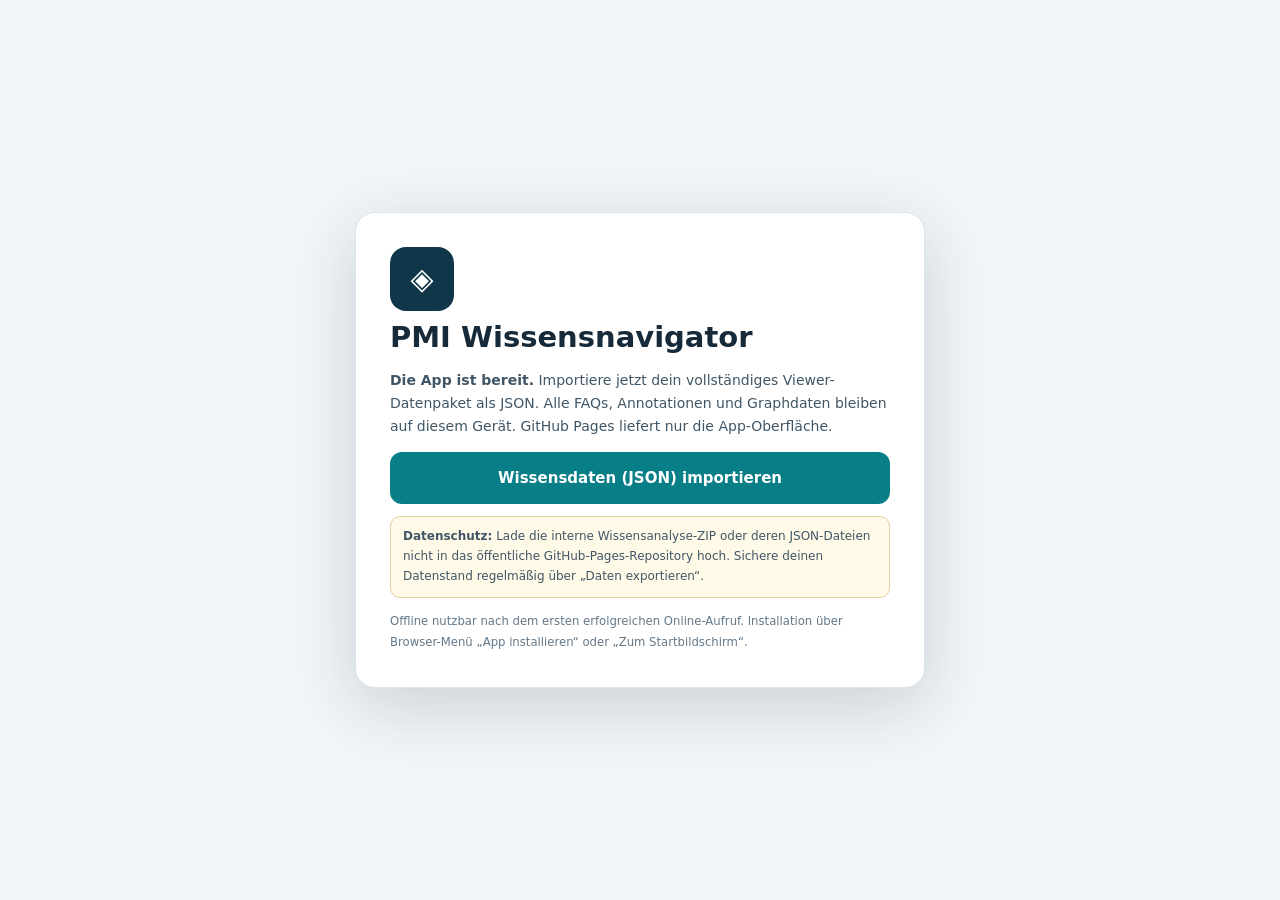
==== index.html @ 7a7564a4 "Add files via upload" ====
<!doctype html>
<html lang="de"><head><meta charset="utf-8"/><meta content="width=device-width,initial-scale=1" name="viewport"/><meta content="light" name="color-scheme"/><meta content="default-src 'none'; script-src 'self'; style-src 'self' 'unsafe-inline'; img-src 'self' data:; connect-src 'none'; font-src 'self' data:; manifest-src 'self'; worker-src 'self'; object-src 'none'; base-uri 'none'; form-action 'none'" http-equiv="Content-Security-Policy"/><title>PMI Wissensnavigator – PWA</title><link href="./viewer.css" rel="stylesheet"/><link href="./manifest.webmanifest" rel="manifest"/><link href="./icons/icon-192.png" rel="apple-touch-icon"/><link href="./icons/icon-192.png" rel="icon" type="image/png"/></head><body><section aria-label="Wissensdaten importieren" aria-modal="true" class="pwa-onboard" id="pwaWelcome" role="dialog"><div class="pwa-card"><div aria-hidden="true" class="pwa-appmark">◈</div><h1>PMI Wissensnavigator</h1><p><strong>Die App ist bereit.</strong> Importiere jetzt dein vollständiges Viewer-Datenpaket als JSON. Alle FAQs, Annotationen und Graphdaten bleiben auf diesem Gerät. GitHub Pages liefert nur die App-Oberfläche.</p><button class="pwa-main-btn" id="pwaWelcomeImport" type="button">Wissensdaten (JSON) importieren</button><p class="pwa-warn"><strong>Datenschutz:</strong> Lade die interne Wissensanalyse-ZIP oder deren JSON-Dateien nicht in das öffentliche GitHub-Pages-Repository hoch. Sichere deinen Datenstand regelmäßig über „Daten exportieren“.</p><small>Offline nutzbar nach dem ersten erfolgreichen Online-Aufruf. Installation über Browser-Menü „App installieren“ oder „Zum Startbildschirm“.</small></div></section><div class="shell"><header class="top"><div class="brand"><div aria-hidden="true" class="logo">◇</div><div><strong>PMI Wissensnavigator</strong><small>FAQ · Annotationen · Programmwelt</small></div></div><div class="header-meta"><span class="header-tag" id="schemaTag">Viewer V007</span><span class="header-tag" id="sourceTag">V005 Daten</span><span class="header-tag orange">Analyseentwurf · READ ONLY</span></div><details class="utility-menu"><summary aria-label="Werkzeuge öffnen">☰ <span>Menü</span></summary><div class="top-actions"><button class="btn darker" id="syncBtn" title="Editor-Rückexport prüfen und kontrolliert übernehmen">⇄ Editor synchronisieren</button><button class="btn darker" id="importBtn" title="Viewer-Datenpaket oder passende VV4-Annotations-Working-Source importieren">⇪ JSON importieren</button><button class="btn darker" id="exportBundle" title="Aktuellen geladenen Wissensstand als separate JSON herunterladen">⇩ Daten exportieren</button><button class="btn darker" id="exportWorkingSource" title="Reine VV4 Working Source herunterladen – Entwurf ohne Editor-Abnahme">⇩ VV4 Working Source</button><button class="btn darker" id="exportSyncAudit" title="Letzten Editor-Vergleich als JSON sichern">⇩ Sync-Prüfbericht</button><button class="btn darker" id="exportBackup" title="Viewer-Paket als Sicherheitskopie herunterladen">⇩ Backup</button><button class="btn darker" id="exportAudit" title="Statischen Integritätsbericht herunterladen">⇩ Prüfnachweis</button><button class="btn darker" id="exportReview" title="Nur lokal vorgemerkte Prüfpunkte exportieren">Prüfpunkte ⇩</button><button class="btn darker" id="printBtn">Drucken</button><input accept=".json,application/json" class="hidden" id="fileImport" type="file"/><input accept=".json,application/json" class="hidden" id="syncImport" type="file"/></div><small class="pwa-menu-note" id="pwaLocalStatus">Wissensdaten werden nur auf diesem Gerät gespeichert.</small><button class="pwa-sec-btn" hidden="" id="pwaInstall" type="button">App installieren</button><button class="pwa-sec-btn" id="pwaClearLocal" type="button">Lokale Wissensdaten löschen</button></details></header>
<nav aria-label="Hauptansichten" class="nav"><button aria-label="FAQs" class="nav-btn active" data-view="faq" type="button"><span aria-hidden="true" class="nav-icon">▤</span><span class="nav-label">FAQs</span><span class="nav-count" id="navFaqCount">15</span></button><button aria-label="Objekte" class="nav-btn" data-view="objects" type="button"><span aria-hidden="true" class="nav-icon">▦</span><span class="nav-label">Objekte</span><span class="nav-count" id="navObjectsCount">60</span></button><button aria-label="Graph" class="nav-btn" data-view="graph" type="button"><span aria-hidden="true" class="nav-icon">◎</span><span class="nav-label">Graph</span><span class="nav-count" id="navGraphCount">118</span></button><button aria-label="Prüfung" class="nav-btn" data-view="quality" type="button"><span aria-hidden="true" class="nav-icon">◈</span><span class="nav-label">Prüfung</span></button><button aria-label="Quellen" class="nav-btn" data-view="sources" type="button"><span aria-hidden="true" class="nav-icon">▥</span><span class="nav-label">Quellen</span></button><div class="spacer"></div><span class="counter">Strg + K: Suche</span></nav>
<main class="work"><aside aria-label="Suche und Treffer" class="pane left-pane"><div class="pane-header"><h2 id="leftTitle">FAQ-Katalog</h2><div class="sub" id="leftIntro">Fachfragen durchsuchen</div></div><div class="scroll"><div class="pad"><div class="searchrow"><input aria-label="Boolesche Suche" id="query" placeholder="Suche: Begriff#weiterer Begriff" spellcheck="false"/><button id="insertAnd" title="UND (#) einfügen" type="button">#</button><button id="insertOr" title="ODER (|) einfügen" type="button">|</button><button id="clearQuery" title="Schnellsuche löschen" type="button">×</button></div><div class="row end scope-actions"><span class="counter"># UND · | ODER · \# wörtlich</span><span class="counter" id="matchCount">15 / 15 Fragen</span></div><details class="filter-disclosure"><summary>Filter, Suchbereich und Sortierung</summary><div class="field"><label for="scope">Suchbereich</label><select id="scope"><option value="all">Alle Inhalte</option><option value="title">Nur Fragen</option><option value="id">Nur FAQ-ID</option><option value="user">Einfach erklärt</option><option value="tech">Technik</option><option value="review">Prüfung</option><option value="source">Quellen</option><option value="object">Objekte</option></select></div><div class="row" style="margin-top:9px"><label style="font-size:12px"><input id="exact" type="checkbox"/> Technische Zeichen exakt vergleichen</label></div><div class="field"><label for="category">Themenbereich</label><select id="category"><option value="all">Alle Bereiche</option><option value="ST">SmartTable (ST)</option><option value="VV4">VV4</option><option value="CFG">Konfiguration (CFG)</option><option value="GOV">Governance (GOV)</option></select></div><div class="field"><label for="proof">Prüfstatus</label><select id="proof"><option value="all">Alle Prüfstände</option><option value="openbrowser">Browser-Nachweis offen</option><option value="opensql">SQL-Live-Nachweis offen</option><option value="openeditor">Editor-Import offen</option><option value="unclassified">PMI-Qualität nicht klassifiziert</option><option value="reviewed">Durch Nutzer freigegeben</option></select></div><div class="field"><label for="sort">Sortierung</label><select id="sort"><option value="id">FAQ-Kennung</option><option value="title">Fragetitel</option><option value="category">Kategorie</option></select></div><div class="filterline"><div class="row end"><span class="filter-title">Erweiterte Bedingungen</span><button class="btn tiny" id="addCondition" type="button">+ Bedingung</button></div><div class="field" style="margin-top:8px"><label for="advancedJoin">Verknüpfung</label><select id="advancedJoin"><option value="all">Alle Bedingungen (UND)</option><option value="any">Eine Bedingung (ODER)</option></select></div><div id="advancedRows"></div><button class="btn" id="resetAll" style="width:100%" type="button">Alle Filter zurücksetzen</button></div><div class="notice">Keine Produktivverbindung. PMI-Abdeckung noch nicht benotet.</div><div class="error hidden" id="importError"></div></details></div><div class="result-list" id="resultList"></div></div></aside>
<section aria-label="Wissensinhalt" class="pane mid-pane" id="detail"><div class="empty">Wissensdaten werden geöffnet …</div></section>
<aside aria-label="Quellen und Kontext" class="pane right-pane"><div class="pane-header"><h2>Kontext &amp; Nachweise</h2><div class="sub">Quellen, Objekte, Prüfgrenzen</div></div><div class="scroll pad" id="asideBody"></div></aside></main><footer class="statusbar"><span id="statusInfo">Wissensdaten werden geprüft …</span><span id="statusResult"></span><span id="loadedFile" style="margin-left:auto">Eingebetteter Wissensstand</span><span>Offline · nur lesend · nicht zur Drittweitergabe freigegeben</span></footer></div>
<dialog aria-labelledby="syncTitle" aria-modal="true" class="sync-dialog" id="syncDialog"><div class="sync-head"><h2 id="syncTitle">Editor-Rückexport prüfen</h2><small>Vergleich vor der Übernahme · keine automatische Änderung</small></div><div class="sync-body"><p class="sync-file" id="syncImportName"></p><div id="syncResult"></div></div><div class="sync-actions"><label><input id="syncApprove" type="checkbox"/><span id="syncApproveLabel">Ich möchte diese geprüfte Rückexport-Datei übernehmen.</span></label><button class="btn" id="syncExportReport" type="button">Prüfbericht speichern</button><button class="btn" id="syncCancel" type="button">Abbrechen</button><button class="btn primary" disabled="" id="syncApply" type="button">Geprüfte Daten übernehmen</button></div></dialog><div class="error hidden" id="criticalError" style="position:fixed;top:75px;right:15px;z-index:1000"></div><div aria-live="polite" class="toast hidden" id="toast" role="status"></div><script defer="True" src="./vendor/vis-network.min.js"></script><script defer="True" src="./sync-core.js"></script><script defer="True" src="./viewer.js"></script></body></html>
---- viewer.css ----
:root{--ink:#172a3a;--muted:#627789;--navy:#122b3d;--deep:#0d2333;--teal:#087e86;--teal-soft:#e1f5f3;--paper:#f3f6f8;--white:#fff;--line:#dce5ea;--warn:#9c6117;--warn-bg:#fff4df;--shadow:0 12px 36px rgba(16,45,65,.08);--r:13px}*{box-sizing:border-box}html,body{height:100%;margin:0}body{font:14px/1.55 system-ui,-apple-system,'Segoe UI',sans-serif;background:var(--paper);color:var(--ink)}button,input,select,textarea{font:inherit}button{cursor:pointer}button:disabled{opacity:.5;cursor:not-allowed}button:focus-visible,input:focus-visible,select:focus-visible,textarea:focus-visible{outline:3px solid #40b9b9;outline-offset:2px}button{border:1px solid transparent;background:none;color:inherit}a{color:var(--teal);text-decoration:none}a:hover{text-decoration:underline}kbd{font:11px monospace;border:1px solid #c6d1d9;background:#f7f9fa;padding:2px 4px;border-radius:4px}.shell{height:100%;display:flex;flex-direction:column;min-height:600px}.top{background:var(--navy);color:#eef5f6;display:flex;align-items:center;gap:18px;padding:13px 20px;min-height:74px}.brand{display:flex;align-items:center;gap:11px;min-width:245px}.logo{background:linear-gradient(140deg,#0faba8,#0a7178);width:40px;height:40px;display:grid;place-items:center;border-radius:12px;font-size:24px;font-weight:800}.brand strong{font-size:16px;letter-spacing:-.4px}.brand small{display:block;color:#bacbd4}.header-meta{display:flex;gap:7px;flex-wrap:wrap;align-items:center;flex:1}.header-tag{font-size:11px;border:1px solid #496375;border-radius:50px;padding:3px 9px;color:#cbdce3}.header-tag.orange{color:#ffd5a3;border-color:#81664e}.top-actions{display:flex;gap:7px;flex-wrap:wrap;justify-content:flex-end}.btn{border:1px solid var(--line);background:#fff;padding:8px 12px;border-radius:9px;font-weight:600;font-size:12px;white-space:nowrap}.btn:hover{border-color:#7eb9bc;background:#f6fbfb}.btn.darker{color:#e7f2f3;background:#204253;border-color:#456576}.btn.active{background:var(--teal);border-color:var(--teal);color:#fff}.btn.primary{background:var(--teal);color:#fff;border-color:var(--teal)}.btn.tiny{padding:5px 8px}.nav{display:flex;background:#fff;border-bottom:1px solid var(--line);padding:0 18px;gap:3px;align-items:center;min-height:48px;overflow-x:auto}.nav-btn{border-radius:0;border-bottom:3px solid transparent;padding:12px 17px 10px;color:#506576;font-weight:650;white-space:nowrap}.nav-btn:hover{background:#f7fafb;color:var(--ink)}.nav-btn.active{color:var(--teal);border-bottom-color:var(--teal)}.nav .spacer{flex:1}.work{display:grid;grid-template-columns:minmax(275px,330px) minmax(380px,1fr) minmax(250px,305px);gap:14px;padding:14px;overflow:hidden;flex:1;min-height:0}.pane{background:#fff;border:1px solid var(--line);border-radius:var(--r);overflow:hidden;box-shadow:var(--shadow);display:flex;flex-direction:column;min-width:0;min-height:0}.pane-header{padding:15px 16px 10px;border-bottom:1px solid var(--line)}.pane-header h2{font-size:15px;margin:0;letter-spacing:-.2px}.pane-header .sub{color:var(--muted);font-size:11px;margin-top:2px}.scroll{overflow:auto;min-height:0;flex:1;scrollbar-color:#b5c5ce transparent}.pad{padding:16px}.searchrow{display:flex;border:1px solid #cbdbe1;border-radius:10px;overflow:hidden;background:#fff}.searchrow:focus-within{outline:2px solid #48aeb2}.searchrow input{padding:11px;border:0;outline:0;min-width:0;flex:1;width:100%}.searchrow button{background:#eef4f5;padding:4px 9px;border-left:1px solid #dde8e9;font-weight:800}.field{display:flex;flex-direction:column;gap:5px;margin-top:12px}.field label,.filter-title{font-size:11px;font-weight:750;text-transform:uppercase;letter-spacing:.6px;color:#708493}.field select,.field input,.field textarea{width:100%;padding:8px 9px;border:1px solid #cbdbe1;border-radius:7px;background:#fff;color:var(--ink)}.row{display:flex;align-items:center;gap:8px;flex-wrap:wrap}.row.end{justify-content:space-between}.scope-actions{display:flex;gap:5px;align-items:center;margin-top:9px}.counter{color:var(--muted);font-size:12px}.filterline{border-top:1px solid var(--line);margin-top:15px;padding-top:13px}.filters-more{margin-top:9px}.filtergroup{border:1px solid var(--line);border-radius:9px;padding:8px;margin:9px 0;background:#fbfcfd}.filtergroup select{font-size:12px}.filteritem{display:grid;grid-template-columns:1fr 1fr auto;gap:4px;margin-top:7px}.filteritem input{grid-column:1 / span 2}.result-list{padding:4px 8px 15px}.result{width:100%;text-align:left;display:block;padding:12px 11px;border:1px solid transparent;border-bottom-color:#e7eff3;border-radius:10px;margin:3px 0;transition:background .15s}.result:hover{background:#f5faf9}.result.selected{background:var(--teal-soft);border-color:#9ddad4}.result .id{font:700 11px ui-monospace,Consolas,monospace;color:var(--teal);letter-spacing:.1px}.result h4{font-size:13px;line-height:1.43;margin:5px 0}.result .summary{font-size:11px;color:var(--muted);display:-webkit-box;-webkit-line-clamp:2;-webkit-box-orient:vertical;overflow:hidden}.badges{display:flex;gap:5px;flex-wrap:wrap;margin-top:7px}.chip{display:inline-flex;align-items:center;background:#edf3f5;color:#536a7b;border-radius:6px;padding:2px 7px;font-size:10px;font-weight:650;max-width:100%;overflow-wrap:anywhere}.chip.warn{background:var(--warn-bg);color:var(--warn)}.chip.green{background:var(--teal-soft);color:var(--teal)}.chip.key{font-family:ui-monospace,Consolas,monospace}.detail-top{background:linear-gradient(135deg,#f7fbfb,#fff);padding:20px 22px;border-bottom:1px solid var(--line)}.eyebrow{font-size:11px;letter-spacing:1px;text-transform:uppercase;font-weight:800;color:var(--teal)}.detail-top h1{margin:8px 0 8px;font-size:23px;line-height:1.28;letter-spacing:-.7px}.detail-top .caption{font-size:12px;color:var(--muted)}.tabrow{display:flex;gap:5px;padding:11px 16px 0;border-bottom:1px solid var(--line);overflow-x:auto}.tab{border-radius:8px 8px 0 0;padding:8px 11px;border:1px solid transparent;border-bottom:0;font-size:12px;font-weight:700;color:#5b7281;white-space:nowrap}.tab.active{background:var(--teal-soft);border-color:#b1dbd9;color:var(--teal)}.article{padding:18px 24px 36px;max-width:960px;margin:auto;width:100%}.callout{border-left:4px solid #e2ab58;background:#fff7e8;border-radius:8px;margin:0 0 15px;padding:10px 14px;font-size:12px;color:#75551b}.callout.info{border-left-color:var(--teal);background:#eef8f7;color:#20595b}.section-kicker{font-size:11px;color:#718794;letter-spacing:.6px;text-transform:uppercase;font-weight:800;margin-bottom:7px}.markdown{font-size:13px;line-height:1.7;overflow-wrap:anywhere}.markdown p{margin:9px 0}.markdown h1{font-size:21px}.markdown h2{font-size:18px;margin:19px 0 8px}.markdown h3{font-size:15px;margin:15px 0 5px}.markdown h4{font-size:13px;margin:13px 0 6px}.markdown ul,.markdown ol{padding-left:23px}.markdown li{margin:4px 0}.markdown pre{overflow:auto;background:#172b3b;color:#e9f3f4;padding:14px;border-radius:9px}.markdown code{background:#ebf1f4;border-radius:3px;padding:1px 4px;color:#244b60;white-space:pre-wrap;overflow-wrap:anywhere}.markdown pre code{background:none;color:inherit;padding:0;white-space:pre}.markdown table{border-collapse:collapse;width:100%;display:block;overflow-x:auto;margin:14px 0;font-size:12px}.markdown th,.markdown td{padding:8px 10px;border:1px solid #d9e3e8;text-align:left;min-width:85px;vertical-align:top}.markdown th{background:#ecf3f6}.markdown blockquote{margin:10px 0;padding:6px 14px;border-left:3px solid #91b4bb;color:#536a77}.markdown hr{border:0;border-top:1px solid #dce7eb;margin:17px 0}.aside-card{border:1px solid var(--line);border-radius:10px;padding:13px;margin:0 0 13px}.aside-card h3{font-size:12px;margin:0 0 9px}.aside-card p{font-size:12px;margin:6px 0;color:#4d6574}.aside-card .mono{font-size:11px;overflow-wrap:anywhere}.aside-list{padding:0;margin:0;list-style:none}.aside-list li{padding:7px 0;border-bottom:1px solid #edf2f4;font-size:11px}.aside-list li:last-child{border-bottom:0}.mono{font-family:ui-monospace,Consolas,monospace}.linklike{color:var(--teal);font-weight:600;padding:1px 3px;text-align:left;white-space:normal;overflow-wrap:anywhere}.linklike:hover{text-decoration:underline}.empty{padding:36px 16px;text-align:center;color:#6f8490}.empty b{display:block;color:var(--ink);margin-bottom:6px}.stats{display:grid;grid-template-columns:repeat(2,1fr);gap:9px}.stat{border:1px solid var(--line);border-radius:9px;padding:11px;background:#fafcfc}.stat b{display:block;font-size:21px;line-height:1.3;color:#1b5364}.stat small{color:var(--muted)}.status{color:#8e5612;font-weight:700}.graph-pane{padding:0;display:flex;flex-direction:column;flex:1;min-height:0}.graph-tools{padding:9px 14px;border-bottom:1px solid var(--line);display:flex;align-items:center;gap:8px;flex-wrap:wrap}.graph-tools select{padding:6px;border:1px solid #cbdbe1;border-radius:7px;background:#fff}.graph-canvas{flex:1;min-height:380px;background-image:radial-gradient(#d9e8eb 1px,transparent 1px);background-size:19px 19px}.graph-fallback{max-height:500px;overflow:auto;padding:10px}.graph-fallback .result{width:100%}.statusbar{height:34px;flex-shrink:0;background:#eaf1f3;border-top:1px solid #dae5e9;display:flex;gap:14px;align-items:center;padding:0 18px;color:#58707f;font-size:11px;white-space:nowrap;overflow:hidden}.notice{margin-top:7px;font-size:11px;color:#926219}.hidden{display:none!important}.error{background:#fff2ed;color:#953f25;border:1px solid #eac2af;border-radius:8px;padding:9px;margin:7px 0}.quality-row{padding:11px 0;border-bottom:1px solid var(--line)}.quality-row:last-child{border-bottom:0}.quality-row strong{display:block;font-size:13px}.quality-row small{color:var(--muted)}.source-line{padding:8px 0;border-bottom:1px solid #e8eef1;overflow-wrap:anywhere;font-size:11px}.toast{position:fixed;bottom:50px;right:20px;padding:12px 16px;color:white;background:#173c4b;border-radius:10px;box-shadow:var(--shadow);z-index:999;max-width:360px}.desktop-hide{display:none}@media(max-width:1170px){.work{grid-template-columns:minmax(240px,305px) 1fr}.right-pane{display:none}.top{flex-wrap:wrap;gap:9px}.header-meta{flex-basis:200px}.top-actions{margin-left:auto}}@media(max-width:710px){.shell{min-height:0}.top{padding:10px 12px}.brand{min-width:0}.brand strong{font-size:13px}.header-meta{display:none}.top-actions{width:100%;justify-content:flex-start}.top-actions .btn{padding:6px 9px}.nav{padding:0 6px;min-height:40px}.nav-btn{padding:8px 11px}.work{display:flex;flex-direction:column;overflow:auto;padding:9px;gap:8px}.left-pane{max-height:260px;flex-shrink:0}.mid-pane{min-height:500px;overflow:visible}.article{padding:15px}.detail-top{padding:15px}.detail-top h1{font-size:18px}.statusbar{height:auto;min-height:30px;padding:5px 9px;flex-wrap:wrap;white-space:normal}.right-pane{display:none}}@media print{.top,.nav,.left-pane,.right-pane,.statusbar,.tabrow,.btn{display:none!important}.work{display:block;overflow:visible;padding:0}.mid-pane{border:0;box-shadow:none}.scroll{overflow:visible}.article{max-width:none}}

.filter-disclosure{border:1px solid var(--line);border-radius:9px;padding:7px 9px;margin-top:13px}.filter-disclosure>summary{cursor:pointer;font-size:12px;font-weight:750;color:#496779;list-style-position:inside}.filter-disclosure[open]{background:#fbfcfd}.filter-disclosure[open]>summary{padding-bottom:7px;border-bottom:1px solid var(--line);margin-bottom:7px}

/* V008: smartphone-first, single-pane reading; tablet split; desktop retains triple-pane */
:root{--touch:44px}
.mobile-detailbar,.mobile-read-footer{display:none}
.utility-menu{display:flex;position:relative;align-items:center}
.utility-menu>summary{display:none;list-style:none}
.utility-menu>summary::-webkit-details-marker{display:none}
.utility-menu>.top-actions{display:flex}
.nav-icon{font-size:15px;margin-right:5px;font-weight:600}.nav-label{display:inline}.nav-count{font-size:11px;opacity:.65;margin-left:4px}
@media (min-width:720px){.utility-menu>.top-actions{display:flex!important}.utility-menu>summary{display:none!important}}
@media (min-width:720px) and (max-width:1050px){.work{grid-template-columns:minmax(260px,36%) minmax(0,1fr);gap:10px;padding:10px}.right-pane{display:none}.top{padding:10px 14px;gap:10px}.header-meta{display:none}.top-actions{gap:5px}.btn.darker{padding:7px 9px}.article{padding:18px}.detail-top{padding:16px}.graph-canvas{min-height:340px}}
@media (max-width:719px){
 html,body{height:100%;min-height:0;overscroll-behavior:none;overflow:hidden}
 body{font-size:15px;line-height:1.48}
 .shell{height:100vh;height:100dvh;min-height:0;max-height:100dvh;overflow:hidden}
 .top{order:0;flex:0 0 auto;flex-wrap:nowrap;gap:8px;min-height:57px;padding:8px 12px;position:relative;z-index:9}
 .brand{flex:1;min-width:0;gap:9px}.logo{height:36px;width:36px;font-size:20px;border-radius:10px;flex-shrink:0}
 .brand strong{font-size:14px;white-space:nowrap;letter-spacing:-.4px}.brand small{font-size:10px;white-space:nowrap}
 .header-meta{display:none}.header-tag{display:none}
 .utility-menu{flex-shrink:0;position:relative;z-index:60}
 .utility-menu>summary{display:flex;gap:5px;align-items:center;justify-content:center;cursor:pointer;min-height:44px;padding:6px 11px;font-size:12px;border-radius:9px;border:1px solid #527181;background:#244454;color:#fff;font-weight:700}
 .utility-menu>.top-actions{display:none;position:absolute;top:calc(100% + 7px);right:0;width:min(270px,calc(100vw - 24px));background:#fff;box-shadow:0 14px 45px rgba(6,34,45,.26);border:1px solid var(--line);border-radius:12px;padding:9px;gap:6px;flex-direction:column;align-items:stretch}
 .utility-menu[open]>.top-actions{display:flex}.utility-menu .btn.darker{color:var(--ink);background:#f5fafb;border-color:#d7e3e6;text-align:left;font-size:13px;min-height:44px;padding:10px 12px}
 .nav{order:3;z-index:10;display:grid;grid-template-columns:repeat(5,minmax(0,1fr));align-items:stretch;gap:0;flex:0 0 auto;width:100%;height:calc(63px + env(safe-area-inset-bottom,0px));min-height:0;padding:0 3px env(safe-area-inset-bottom,0px);overflow:hidden;background:#fff;border-top:1px solid #dde7eb;border-bottom:0;box-shadow:0 -5px 23px rgba(17,47,63,.07)}
 .nav-btn{min-width:0;display:flex;flex-direction:column;justify-content:center;align-items:center;gap:2px;min-height:58px;padding:6px 1px 5px;border:0;border-top:3px solid transparent;border-radius:0;color:#586d7a;font-weight:700;font-size:11px}
 .nav-btn.active{border-top-color:var(--teal);border-bottom-color:transparent;background:#f0f9f8;color:#0a696e}
 .nav-icon{font-size:20px;line-height:1.1;margin:0}.nav-label{line-height:1.2}.nav-count,.nav .spacer,.nav .counter{display:none}
 .work{order:2;flex:1;min-height:0;min-width:0;position:relative;overflow:hidden;display:block;padding:0;margin:0;background:#fff}
 .left-pane,.mid-pane{position:absolute;inset:0;height:100%;max-height:none;min-height:0;width:100%;max-width:100%;margin:0;padding:0;box-shadow:none;border:0;border-radius:0;overflow:hidden;background:#fff}
 .right-pane{display:none!important}
 body[data-mobile-panel="list"] .left-pane{display:flex}
 body[data-mobile-panel="list"] .mid-pane{display:none}
 body[data-mobile-panel="detail"] .left-pane{display:none}
 body[data-mobile-panel="detail"] .mid-pane{display:flex;flex-direction:column}
 .left-pane .pane-header{padding:14px 16px 9px;flex-shrink:0}.pane-header h2{font-size:17px}.pane-header .sub{font-size:12px}
 .left-pane .scroll{overflow-y:auto;min-height:0;overscroll-behavior-y:contain;scrollbar-width:thin}
 .left-pane .pad{position:sticky;top:0;z-index:3;background:#fff;padding:9px 14px 11px;border-bottom:1px solid var(--line);box-shadow:0 3px 9px rgba(17,47,63,.035)}
 .searchrow{min-height:48px;border-radius:11px}.searchrow input{min-height:46px;font-size:16px;padding:9px 12px}.searchrow button{min-width:43px;min-height:44px;padding:4px 9px;font-size:17px}
 .scope-actions{margin-top:7px;gap:5px}.scope-actions .counter:first-child{display:none}.scope-actions #matchCount{display:block;font-size:12px;font-weight:650}
 .filter-disclosure{padding:0;margin-top:7px;border:0;border-radius:0}
 .filter-disclosure>summary{display:flex;align-items:center;justify-content:center;min-height:43px;border:1px solid var(--line);border-radius:8px;background:#f3f8f9;padding:7px 12px;color:#276874;font-size:13px;list-style:none;list-style-type:none}
 .filter-disclosure>summary::before{content:'⚙';margin-right:7px;font-size:17px}
 .filter-disclosure>summary::-webkit-details-marker{display:none}
 .filter-disclosure[open]{max-height:50dvh;overflow-y:auto;padding:6px 7px;background:#f9fbfc;border:1px solid var(--line);border-radius:10px}
 .filter-disclosure[open]>summary{position:sticky;top:-6px;z-index:4;background:#e6f2f2;border:0;border-bottom:1px solid var(--line);padding:8px;margin-bottom:4px}
 .filter-disclosure .field{margin-top:10px}.field select,.field input{font-size:16px;min-height:44px;padding:8px}
 .filteritem{grid-template-columns:1fr 1fr auto;gap:7px}.filteritem button{min-width:35px}.filteritem input{grid-column:1/-1}
 .filterline .btn{min-height:42px}.filtergroup select{font-size:15px}
 .result-list{padding:5px 12px 25px}.result{min-height:62px;padding:13px 13px;margin:4px 0;border:1px solid #e2eaee;border-radius:12px;box-shadow:0 1px 2px rgba(6,34,45,.025)}
 .result .id{font-size:11px}.result h4{font-size:15px;line-height:1.42;margin:6px 0 5px}.result .summary{font-size:12px}.result .chip{font-size:10px}
 .mobile-detailbar{display:flex;flex:0 0 auto;align-items:center;justify-content:space-between;gap:6px;padding:7px 12px;border-bottom:1px solid var(--line);background:#f8fbfb;min-height:52px}
 .mobile-back,.mobile-context{display:inline-flex;justify-content:center;align-items:center;gap:5px;border:1px solid #cfdee2;border-radius:9px;min-height:43px;padding:8px 10px;background:#fff;color:#265966;font-size:12px;font-weight:750}
 .mobile-context{background:#eaf7f5;border-color:#b9d9d4}.mobile-detailbar .mobile-position{color:#69818f;font-size:11px;white-space:nowrap}
 .detail-top{padding:15px 17px 12px;flex:0 0 auto}.detail-top h1{font-size:20px;line-height:1.33;margin:5px 0 7px}.detail-top .caption{font-size:11px;line-height:1.5}.detail-top .eyebrow{font-size:10px}
 .tabrow{display:grid;grid-template-columns:repeat(4,minmax(0,1fr));padding:0 8px;gap:0;overflow:hidden;flex:0 0 auto;background:#fff;border-bottom:1px solid var(--line)}
 .tab{min-height:49px;white-space:normal;line-height:1.22;font-size:12px;padding:9px 3px;border-radius:0;border:0;border-bottom:3px solid transparent;text-align:center}
 .tab.active{border:0;border-bottom:3px solid var(--teal);background:#eef8f7}
 .mid-pane>.scroll{overflow-y:auto;flex:1;min-height:0;overscroll-behavior-y:contain}
 .article{padding:18px 18px 36px;max-width:100%;margin:0}.markdown{font-size:15px;line-height:1.7}.markdown h2{font-size:18px}.markdown h3{font-size:16px}.markdown pre{font-size:12px;max-width:100%;overflow:auto}.markdown table{font-size:12px}.section-kicker{font-size:11px}.callout{font-size:12px;line-height:1.45;padding:10px 12px}
 .quality-row strong{font-size:14px}.aside-card p{font-size:13px}.chip{font-size:11px}
 .mobile-read-footer{display:flex;align-items:stretch;justify-content:space-between;gap:12px;border-top:1px solid var(--line);padding:14px 0 4px}
 .mobile-read-footer button{min-height:44px;flex:1;padding:8px;border:1px solid var(--line);border-radius:8px;font-size:13px;font-weight:650;background:#f4fafa}
 .mobile-read-footer button:disabled{opacity:.45}
 .graph-pane{height:100%;min-height:0;overflow:hidden}.graph-tools{gap:6px;padding:9px 10px;flex-shrink:0;overflow-y:auto;max-height:175px}.graph-tools select,.graph-tools .btn{font-size:13px;min-height:42px;padding:7px}.graph-tools label{font-size:12px}.graph-focus-legacy{display:none!important}.graph-tools input[type=checkbox]{min-width:20px;min-height:20px}
 .graph-canvas{min-height:160px;flex:1;touch-action:none}.graph-fallback{max-height:none;flex:1;min-height:0;overflow:auto}.graph-fallback .result{min-height:54px}
 .statusbar{display:none}.toast{bottom:calc(77px + env(safe-area-inset-bottom,0px));right:10px;left:10px;max-width:none;font-size:13px}
 .stats{grid-template-columns:repeat(2,minmax(0,1fr))}.stat b{font-size:19px}
}
@media(max-width:350px){.brand small{font-size:9px}.brand strong{font-size:12px}.nav-label{font-size:10px}.detail-top h1{font-size:18px}.mobile-detailbar .mobile-position{display:none}}
@media(prefers-reduced-motion:reduce){*,*::before,*::after{scroll-behavior:auto!important;transition-duration:.01ms!important;animation-duration:.01ms!important}}

/* V009: menu-only actions, keep mobile-first layouts from V008 */
@media(max-width:719px){.utility-menu>.top-actions{max-height:min(78dvh,570px);overflow-y:auto;overscroll-behavior:contain}}

/* V011: modal sync-preview - responsive, keyboard accessible, read-only until explicit approval. */
.sync-dialog{padding:0;border:1px solid #bdd6d8;border-radius:17px;width:min(94vw,790px);max-height:min(89dvh,860px);box-shadow:0 22px 75px rgba(10,35,47,.24);color:var(--ink);background:#fff}
.sync-dialog::backdrop{background:rgba(5,25,39,.58)}.sync-head{background:var(--navy);color:#f4fbff;padding:15px 20px}.sync-head h2{margin:0;font-size:18px}.sync-head small{color:#c9dce5}.sync-body{padding:15px 20px;overflow:auto;max-height:calc(89dvh - 205px);font-size:13px}.sync-state{padding:11px;border-radius:8px;font-weight:750;margin:8px 0}.sync-ready{background:#e1f5f3;color:#176a61}.sync-review{background:#fff4dc;color:#80540f}.sync-blocked{background:#fce7e8;color:#9a1b29}.sync-metrics{display:grid;grid-template-columns:repeat(5,minmax(0,1fr));gap:6px;margin:13px 0}.sync-metrics>div{background:#f2f7f9;border-radius:8px;padding:9px 5px;text-align:center}.sync-metrics b{font-size:18px;display:block}.sync-metrics small{display:block;font-size:10px;color:#617785}.sync-file,.sync-small{font-size:11px;overflow-wrap:anywhere;color:var(--muted)}.sync-group{padding:12px;background:#f8fafb;border-radius:9px;margin:11px 0}.sync-group h3{font-size:13px;margin:0 0 6px}.sync-group ul{margin:0;padding-left:20px;font-size:12px;overflow-wrap:anywhere}.sync-group.bad{border-left:3px solid #bb3a46}.sync-group.review{border-left:3px solid #c18d35}.sync-group.note{border-left:3px solid #468e9b}.sync-actions{display:flex;gap:8px;flex-wrap:wrap;padding:12px 17px;border-top:1px solid var(--line);background:#f9fbfc;align-items:center}.sync-actions label{display:flex;align-items:center;gap:7px;flex:1 1 100%;font-size:12px}.sync-actions input{min-width:20px;min-height:20px}.sync-actions button{min-height:42px}.sync-actions .btn.primary{margin-left:auto}
@media(max-width:719px){.sync-dialog{width:100vw;max-width:100vw;max-height:96dvh;height:96dvh;border-radius:14px 14px 0 0;margin:auto 0 0}.sync-body{max-height:calc(96dvh - 236px);padding:14px}.sync-head{padding:13px 16px}.sync-metrics{grid-template-columns:repeat(3,1fr)}.sync-actions{padding:12px}.sync-actions .btn{flex:1;white-space:normal}}

/* V012 PWA Onboarding: mobile first, no knowledge included in publicly deployable shell. */
.pwa-onboard[hidden]{display:none!important}.pwa-onboard{position:fixed;inset:0;z-index:2000;background:#f3f6f8;display:flex;align-items:center;justify-content:center;padding:18px;overflow-y:auto}.pwa-card{width:min(570px,100%);background:white;box-shadow:0 18px 70px rgba(13,35,51,.18);border:1px solid #dce5ea;border-radius:20px;padding:clamp(20px,5vw,34px);color:#172a3a}.pwa-card h1{font-size:clamp(21px,5vw,29px);line-height:1.2;margin:9px 0}.pwa-card p{line-height:1.65;color:#405666}.pwa-appmark{width:64px;height:64px;border-radius:16px;background:#103649;color:white;display:grid;place-items:center;font-size:30px;font-weight:800}.pwa-main-btn{border:0;background:#087e86;color:white;min-height:52px;border-radius:12px;padding:12px 20px;font-weight:700;width:100%;font-size:15px}.pwa-main-btn:focus-visible{outline:3px solid #40b9b9}.pwa-warn{border:1px solid #e3ce9f;background:#fff9e8;border-radius:10px;padding:10px 12px;font-size:12px;color:#6f541f}.pwa-card small{color:#637889}.pwa-menu-note{font-size:11px;color:#a9c8c9;display:block;margin:5px 0}.pwa-sec-btn{width:100%;padding:8px 11px;text-align:left;background:#204253;color:white;border:1px solid #496375;border-radius:7px;margin-top:5px}#pwaInstall[hidden]{display:none!important}
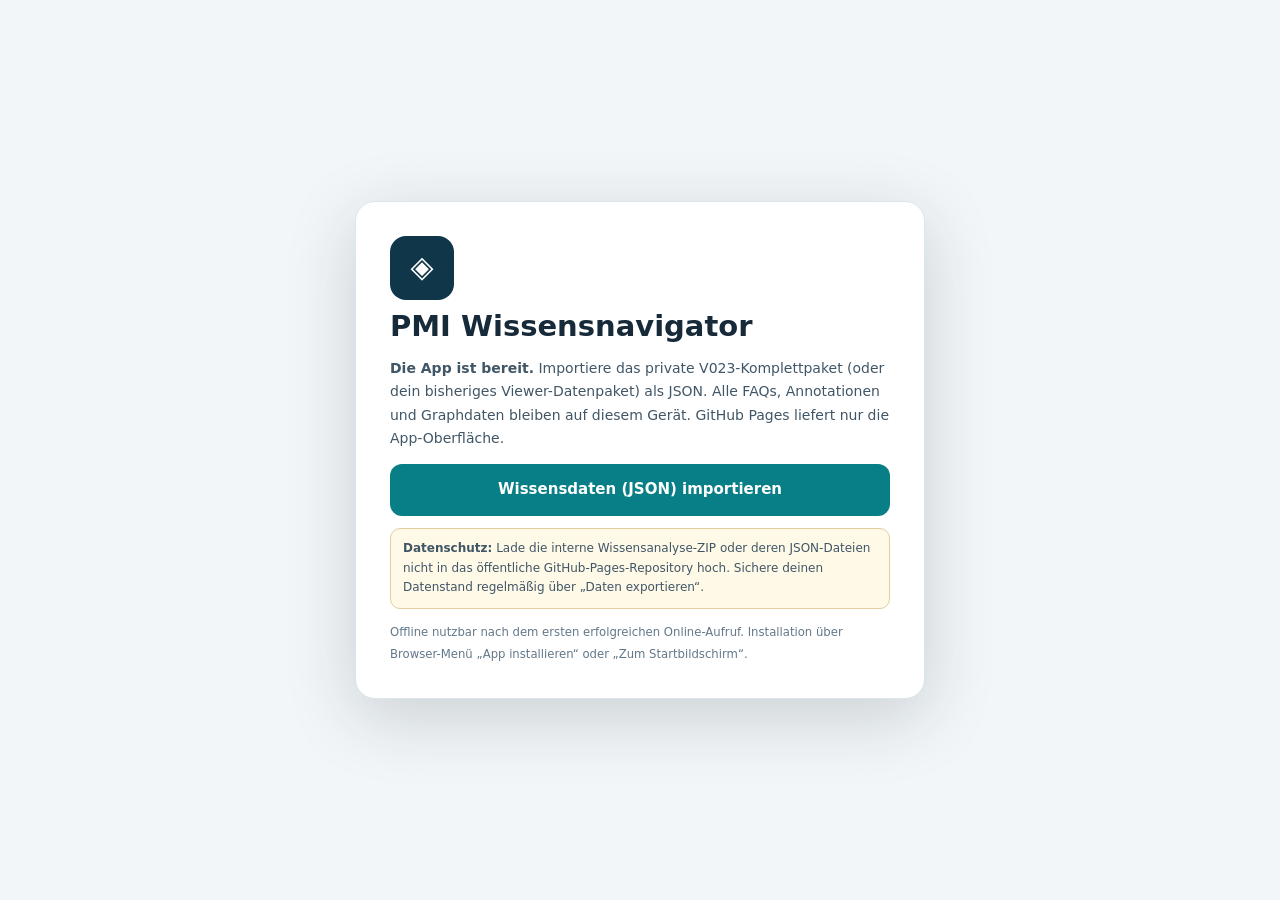
==== commit 1daa1588: "Add files via upload" ====
--- a/index.html
+++ b/index.html
@@ -1,7 +1,7 @@
 <!doctype html>
-<html lang="de"><head><meta charset="utf-8"/><meta content="width=device-width,initial-scale=1" name="viewport"/><meta content="light" name="color-scheme"/><meta content="default-src 'none'; script-src 'self'; style-src 'self' 'unsafe-inline'; img-src 'self' data:; connect-src 'none'; font-src 'self' data:; manifest-src 'self'; worker-src 'self'; object-src 'none'; base-uri 'none'; form-action 'none'" http-equiv="Content-Security-Policy"/><title>PMI Wissensnavigator – PWA</title><link href="./viewer.css" rel="stylesheet"/><link href="./manifest.webmanifest" rel="manifest"/><link href="./icons/icon-192.png" rel="apple-touch-icon"/><link href="./icons/icon-192.png" rel="icon" type="image/png"/></head><body><section aria-label="Wissensdaten importieren" aria-modal="true" class="pwa-onboard" id="pwaWelcome" role="dialog"><div class="pwa-card"><div aria-hidden="true" class="pwa-appmark">◈</div><h1>PMI Wissensnavigator</h1><p><strong>Die App ist bereit.</strong> Importiere jetzt dein vollständiges Viewer-Datenpaket als JSON. Alle FAQs, Annotationen und Graphdaten bleiben auf diesem Gerät. GitHub Pages liefert nur die App-Oberfläche.</p><button class="pwa-main-btn" id="pwaWelcomeImport" type="button">Wissensdaten (JSON) importieren</button><p class="pwa-warn"><strong>Datenschutz:</strong> Lade die interne Wissensanalyse-ZIP oder deren JSON-Dateien nicht in das öffentliche GitHub-Pages-Repository hoch. Sichere deinen Datenstand regelmäßig über „Daten exportieren“.</p><small>Offline nutzbar nach dem ersten erfolgreichen Online-Aufruf. Installation über Browser-Menü „App installieren“ oder „Zum Startbildschirm“.</small></div></section><div class="shell"><header class="top"><div class="brand"><div aria-hidden="true" class="logo">◇</div><div><strong>PMI Wissensnavigator</strong><small>FAQ · Annotationen · Programmwelt</small></div></div><div class="header-meta"><span class="header-tag" id="schemaTag">Viewer V007</span><span class="header-tag" id="sourceTag">V005 Daten</span><span class="header-tag orange">Analyseentwurf · READ ONLY</span></div><details class="utility-menu"><summary aria-label="Werkzeuge öffnen">☰ <span>Menü</span></summary><div class="top-actions"><button class="btn darker" id="syncBtn" title="Editor-Rückexport prüfen und kontrolliert übernehmen">⇄ Editor synchronisieren</button><button class="btn darker" id="importBtn" title="Viewer-Datenpaket oder passende VV4-Annotations-Working-Source importieren">⇪ JSON importieren</button><button class="btn darker" id="exportBundle" title="Aktuellen geladenen Wissensstand als separate JSON herunterladen">⇩ Daten exportieren</button><button class="btn darker" id="exportWorkingSource" title="Reine VV4 Working Source herunterladen – Entwurf ohne Editor-Abnahme">⇩ VV4 Working Source</button><button class="btn darker" id="exportSyncAudit" title="Letzten Editor-Vergleich als JSON sichern">⇩ Sync-Prüfbericht</button><button class="btn darker" id="exportBackup" title="Viewer-Paket als Sicherheitskopie herunterladen">⇩ Backup</button><button class="btn darker" id="exportAudit" title="Statischen Integritätsbericht herunterladen">⇩ Prüfnachweis</button><button class="btn darker" id="exportReview" title="Nur lokal vorgemerkte Prüfpunkte exportieren">Prüfpunkte ⇩</button><button class="btn darker" id="printBtn">Drucken</button><input accept=".json,application/json" class="hidden" id="fileImport" type="file"/><input accept=".json,application/json" class="hidden" id="syncImport" type="file"/></div><small class="pwa-menu-note" id="pwaLocalStatus">Wissensdaten werden nur auf diesem Gerät gespeichert.</small><button class="pwa-sec-btn" hidden="" id="pwaInstall" type="button">App installieren</button><button class="pwa-sec-btn" id="pwaClearLocal" type="button">Lokale Wissensdaten löschen</button></details></header>
-<nav aria-label="Hauptansichten" class="nav"><button aria-label="FAQs" class="nav-btn active" data-view="faq" type="button"><span aria-hidden="true" class="nav-icon">▤</span><span class="nav-label">FAQs</span><span class="nav-count" id="navFaqCount">15</span></button><button aria-label="Objekte" class="nav-btn" data-view="objects" type="button"><span aria-hidden="true" class="nav-icon">▦</span><span class="nav-label">Objekte</span><span class="nav-count" id="navObjectsCount">60</span></button><button aria-label="Graph" class="nav-btn" data-view="graph" type="button"><span aria-hidden="true" class="nav-icon">◎</span><span class="nav-label">Graph</span><span class="nav-count" id="navGraphCount">118</span></button><button aria-label="Prüfung" class="nav-btn" data-view="quality" type="button"><span aria-hidden="true" class="nav-icon">◈</span><span class="nav-label">Prüfung</span></button><button aria-label="Quellen" class="nav-btn" data-view="sources" type="button"><span aria-hidden="true" class="nav-icon">▥</span><span class="nav-label">Quellen</span></button><div class="spacer"></div><span class="counter">Strg + K: Suche</span></nav>
-<main class="work"><aside aria-label="Suche und Treffer" class="pane left-pane"><div class="pane-header"><h2 id="leftTitle">FAQ-Katalog</h2><div class="sub" id="leftIntro">Fachfragen durchsuchen</div></div><div class="scroll"><div class="pad"><div class="searchrow"><input aria-label="Boolesche Suche" id="query" placeholder="Suche: Begriff#weiterer Begriff" spellcheck="false"/><button id="insertAnd" title="UND (#) einfügen" type="button">#</button><button id="insertOr" title="ODER (|) einfügen" type="button">|</button><button id="clearQuery" title="Schnellsuche löschen" type="button">×</button></div><div class="row end scope-actions"><span class="counter"># UND · | ODER · \# wörtlich</span><span class="counter" id="matchCount">15 / 15 Fragen</span></div><details class="filter-disclosure"><summary>Filter, Suchbereich und Sortierung</summary><div class="field"><label for="scope">Suchbereich</label><select id="scope"><option value="all">Alle Inhalte</option><option value="title">Nur Fragen</option><option value="id">Nur FAQ-ID</option><option value="user">Einfach erklärt</option><option value="tech">Technik</option><option value="review">Prüfung</option><option value="source">Quellen</option><option value="object">Objekte</option></select></div><div class="row" style="margin-top:9px"><label style="font-size:12px"><input id="exact" type="checkbox"/> Technische Zeichen exakt vergleichen</label></div><div class="field"><label for="category">Themenbereich</label><select id="category"><option value="all">Alle Bereiche</option><option value="ST">SmartTable (ST)</option><option value="VV4">VV4</option><option value="CFG">Konfiguration (CFG)</option><option value="GOV">Governance (GOV)</option></select></div><div class="field"><label for="proof">Prüfstatus</label><select id="proof"><option value="all">Alle Prüfstände</option><option value="openbrowser">Browser-Nachweis offen</option><option value="opensql">SQL-Live-Nachweis offen</option><option value="openeditor">Editor-Import offen</option><option value="unclassified">PMI-Qualität nicht klassifiziert</option><option value="reviewed">Durch Nutzer freigegeben</option></select></div><div class="field"><label for="sort">Sortierung</label><select id="sort"><option value="id">FAQ-Kennung</option><option value="title">Fragetitel</option><option value="category">Kategorie</option></select></div><div class="filterline"><div class="row end"><span class="filter-title">Erweiterte Bedingungen</span><button class="btn tiny" id="addCondition" type="button">+ Bedingung</button></div><div class="field" style="margin-top:8px"><label for="advancedJoin">Verknüpfung</label><select id="advancedJoin"><option value="all">Alle Bedingungen (UND)</option><option value="any">Eine Bedingung (ODER)</option></select></div><div id="advancedRows"></div><button class="btn" id="resetAll" style="width:100%" type="button">Alle Filter zurücksetzen</button></div><div class="notice">Keine Produktivverbindung. PMI-Abdeckung noch nicht benotet.</div><div class="error hidden" id="importError"></div></details></div><div class="result-list" id="resultList"></div></div></aside>
+<html lang="de"><head><meta charset="utf-8"/><meta content="width=device-width,initial-scale=1" name="viewport"/><meta content="light" name="color-scheme"/><meta content="default-src 'none'; script-src 'self'; style-src 'self' 'unsafe-inline'; img-src 'self' data:; connect-src 'self'; font-src 'self' data:; manifest-src 'self'; worker-src 'self'; object-src 'none'; base-uri 'none'; form-action 'none'" http-equiv="Content-Security-Policy"/><title>PMI Wissensnavigator – PWA</title><meta name="app-build" content="pwa-flat-v023"/><link href="./viewer.css" rel="stylesheet"/><link href="./manifest.webmanifest" rel="manifest"/><link href="./icon-192.png" rel="apple-touch-icon"/><link href="./icon-192.png" rel="icon" type="image/png"/></head><body><section aria-label="Wissensdaten importieren" aria-modal="true" class="pwa-onboard" id="pwaWelcome" role="dialog"><div class="pwa-card"><div aria-hidden="true" class="pwa-appmark">◈</div><h1>PMI Wissensnavigator</h1><p><strong>Die App ist bereit.</strong> Importiere das private V023-Komplettpaket (oder dein bisheriges Viewer-Datenpaket) als JSON. Alle FAQs, Annotationen und Graphdaten bleiben auf diesem Gerät. GitHub Pages liefert nur die App-Oberfläche.</p><button class="pwa-main-btn" id="pwaWelcomeImport" type="button">Wissensdaten (JSON) importieren</button><p class="pwa-warn"><strong>Datenschutz:</strong> Lade die interne Wissensanalyse-ZIP oder deren JSON-Dateien nicht in das öffentliche GitHub-Pages-Repository hoch. Sichere deinen Datenstand regelmäßig über „Daten exportieren“.</p><small>Offline nutzbar nach dem ersten erfolgreichen Online-Aufruf. Installation über Browser-Menü „App installieren“ oder „Zum Startbildschirm“.</small></div></section><div class="shell"><header class="top"><div class="brand"><div aria-hidden="true" class="logo">◇</div><div><strong>PMI Wissensnavigator</strong><small>FAQ · Menüs · Prozesse · Graph</small></div></div><div class="header-meta"><span class="header-tag" id="schemaTag">Viewer V007</span><span class="header-tag" id="sourceTag">V005 Daten</span><span class="header-tag orange">Analyseentwurf · READ ONLY</span></div><details class="utility-menu"><summary aria-label="Werkzeuge öffnen">☰ <span>Menü</span></summary><div class="top-actions"><button class="btn darker" id="syncBtn" title="Editor-Rückexport prüfen und kontrolliert übernehmen">⇄ Editor synchronisieren</button><button class="btn darker" id="importBtn" title="Viewer-Datenpaket oder passende VV4-Annotations-Working-Source importieren">⇪ JSON importieren</button><button class="btn darker" id="exportBundle" title="Aktuellen geladenen Wissensstand als separate JSON herunterladen">⇩ Daten exportieren</button><button class="btn darker" id="exportWorkingSource" title="Reine VV4 Working Source herunterladen – Entwurf ohne Editor-Abnahme">⇩ VV4 Working Source</button><button class="btn darker" id="exportSyncAudit" title="Letzten Editor-Vergleich als JSON sichern">⇩ Sync-Prüfbericht</button><button class="btn darker" id="exportBackup" title="Viewer-Paket als Sicherheitskopie herunterladen">⇩ Backup</button><button class="btn darker" id="importExtensionBtn" title="Privates Menü-/Prozessregister lokal importieren">⇪ Menüs/Prozesse importieren</button><button class="btn darker" id="exportFullBackup" title="Wissensdaten inklusive Menü-/Prozessregistern sichern">⇩ Gesamtsicherung</button><button class="btn darker" id="exportAudit" title="Statischen Integritätsbericht herunterladen">⇩ Prüfnachweis</button><button class="btn darker" id="exportReview" title="Nur lokal vorgemerkte Prüfpunkte exportieren">Prüfpunkte ⇩</button><button class="btn darker" id="printBtn">Drucken</button><input accept=".json,application/json" class="hidden" id="fileImport" type="file"/><input accept=".json,application/json" class="hidden" id="syncImport" type="file"/><input accept=".json,application/json" class="hidden" id="fileExtension" type="file"/></div><small class="pwa-menu-note" id="pwaLocalStatus">Wissensdaten werden nur auf diesem Gerät gespeichert.</small><button class="pwa-sec-btn" hidden="" id="pwaInstall" type="button">App installieren</button><button class="pwa-sec-btn" id="pwaClearLocal" type="button">Lokale Wissensdaten löschen</button></details></header>
+<nav aria-label="Hauptansichten" class="nav"><button aria-label="FAQs" class="nav-btn active" data-view="faq" type="button"><span aria-hidden="true" class="nav-icon">▤</span><span class="nav-label">FAQs</span><span class="nav-count" id="navFaqCount">15</span></button><button aria-label="Objekte" class="nav-btn" data-view="objects" type="button"><span aria-hidden="true" class="nav-icon">▦</span><span class="nav-label">Objekte</span><span class="nav-count" id="navObjectsCount">60</span></button><button aria-label="Graph" class="nav-btn" data-view="graph" type="button"><span aria-hidden="true" class="nav-icon">◎</span><span class="nav-label">Graph</span><span class="nav-count" id="navGraphCount">118</span></button><button aria-label="Menüpunkte" class="nav-btn" data-view="menus" type="button"><span aria-hidden="true" class="nav-icon">☷</span><span class="nav-label">Menüs</span><span class="nav-count" id="navMenuCount">0</span></button><button aria-label="Teilprozesse" class="nav-btn" data-view="processes" type="button"><span aria-hidden="true" class="nav-icon">⇢</span><span class="nav-label">Prozesse</span><span class="nav-count" id="navProcessCount">0</span></button><button aria-label="Prüfung" class="nav-btn" data-view="quality" type="button"><span aria-hidden="true" class="nav-icon">◈</span><span class="nav-label">Prüfung</span></button><button aria-label="Quellen" class="nav-btn" data-view="sources" type="button"><span aria-hidden="true" class="nav-icon">▥</span><span class="nav-label">Quellen</span></button><div class="spacer"></div><span class="counter">Strg + K: Suche</span></nav>
+<main class="work"><aside aria-label="Suche und Treffer" class="pane left-pane"><div class="pane-header"><h2 id="leftTitle">FAQ-Katalog</h2><div class="sub" id="leftIntro">Fachfragen durchsuchen</div></div><div class="scroll"><div class="pad"><div class="searchrow"><input aria-label="Boolesche Suche" id="query" placeholder="Suche: Begriff#weiterer Begriff" spellcheck="false"/><button id="insertAnd" title="UND (#) einfügen" type="button">#</button><button id="insertOr" title="ODER (|) einfügen" type="button">|</button><button id="clearQuery" title="Schnellsuche löschen" type="button">×</button></div><div class="row end scope-actions"><span class="counter"># UND · | ODER · \# wörtlich</span><span class="counter" id="matchCount">15 / 15 Fragen</span></div><div class="field" id="menuFilters" hidden><label for="menuGroup">Menügruppe</label><select id="menuGroup"><option value="all">Alle Gruppen</option></select><p class="counter">Statische Katalogauswertung – keine Live-Rollenprüfung.</p></div><details class="filter-disclosure" id="faqFilterPanel"><summary>Filter, Suchbereich und Sortierung</summary><div class="field"><label for="scope">Suchbereich</label><select id="scope"><option value="all">Alle Inhalte</option><option value="title">Nur Fragen</option><option value="id">Nur FAQ-ID</option><option value="user">Einfach erklärt</option><option value="tech">Technik</option><option value="review">Prüfung</option><option value="source">Quellen</option><option value="object">Objekte</option></select></div><div class="row" style="margin-top:9px"><label style="font-size:12px"><input id="exact" type="checkbox"/> Technische Zeichen exakt vergleichen</label></div><div class="field"><label for="category">Themenbereich</label><select id="category"><option value="all">Alle Bereiche</option><option value="ST">SmartTable (ST)</option><option value="VV4">VV4</option><option value="CFG">Konfiguration (CFG)</option><option value="GOV">Governance (GOV)</option></select></div><div class="field"><label for="proof">Prüfstatus</label><select id="proof"><option value="all">Alle Prüfstände</option><option value="openbrowser">Browser-Nachweis offen</option><option value="opensql">SQL-Live-Nachweis offen</option><option value="openeditor">Editor-Import offen</option><option value="unclassified">PMI-Qualität nicht klassifiziert</option><option value="reviewed">Durch Nutzer freigegeben</option></select></div><div class="field"><label for="sort">Sortierung</label><select id="sort"><option value="id">FAQ-Kennung</option><option value="title">Fragetitel</option><option value="category">Kategorie</option></select></div><div class="filterline"><div class="row end"><span class="filter-title">Erweiterte Bedingungen</span><button class="btn tiny" id="addCondition" type="button">+ Bedingung</button></div><div class="field" style="margin-top:8px"><label for="advancedJoin">Verknüpfung</label><select id="advancedJoin"><option value="all">Alle Bedingungen (UND)</option><option value="any">Eine Bedingung (ODER)</option></select></div><div id="advancedRows"></div><button class="btn" id="resetAll" style="width:100%" type="button">Alle Filter zurücksetzen</button></div><div class="notice">Keine Produktivverbindung. PMI-Abdeckung noch nicht benotet.</div><div class="error hidden" id="importError"></div></details></div><div class="result-list" id="resultList"></div></div></aside>
 <section aria-label="Wissensinhalt" class="pane mid-pane" id="detail"><div class="empty">Wissensdaten werden geöffnet …</div></section>
 <aside aria-label="Quellen und Kontext" class="pane right-pane"><div class="pane-header"><h2>Kontext &amp; Nachweise</h2><div class="sub">Quellen, Objekte, Prüfgrenzen</div></div><div class="scroll pad" id="asideBody"></div></aside></main><footer class="statusbar"><span id="statusInfo">Wissensdaten werden geprüft …</span><span id="statusResult"></span><span id="loadedFile" style="margin-left:auto">Eingebetteter Wissensstand</span><span>Offline · nur lesend · nicht zur Drittweitergabe freigegeben</span></footer></div>
-<dialog aria-labelledby="syncTitle" aria-modal="true" class="sync-dialog" id="syncDialog"><div class="sync-head"><h2 id="syncTitle">Editor-Rückexport prüfen</h2><small>Vergleich vor der Übernahme · keine automatische Änderung</small></div><div class="sync-body"><p class="sync-file" id="syncImportName"></p><div id="syncResult"></div></div><div class="sync-actions"><label><input id="syncApprove" type="checkbox"/><span id="syncApproveLabel">Ich möchte diese geprüfte Rückexport-Datei übernehmen.</span></label><button class="btn" id="syncExportReport" type="button">Prüfbericht speichern</button><button class="btn" id="syncCancel" type="button">Abbrechen</button><button class="btn primary" disabled="" id="syncApply" type="button">Geprüfte Daten übernehmen</button></div></dialog><div class="error hidden" id="criticalError" style="position:fixed;top:75px;right:15px;z-index:1000"></div><div aria-live="polite" class="toast hidden" id="toast" role="status"></div><script defer="True" src="./vendor/vis-network.min.js"></script><script defer="True" src="./sync-core.js"></script><script defer="True" src="./viewer.js"></script></body></html>+<dialog aria-labelledby="syncTitle" aria-modal="true" class="sync-dialog" id="syncDialog"><div class="sync-head"><h2 id="syncTitle">Editor-Rückexport prüfen</h2><small>Vergleich vor der Übernahme · keine automatische Änderung</small></div><div class="sync-body"><p class="sync-file" id="syncImportName"></p><div id="syncResult"></div></div><div class="sync-actions"><label><input id="syncApprove" type="checkbox"/><span id="syncApproveLabel">Ich möchte diese geprüfte Rückexport-Datei übernehmen.</span></label><button class="btn" id="syncExportReport" type="button">Prüfbericht speichern</button><button class="btn" id="syncCancel" type="button">Abbrechen</button><button class="btn primary" disabled="" id="syncApply" type="button">Geprüfte Daten übernehmen</button></div></dialog><div class="error hidden" id="criticalError" style="position:fixed;top:75px;right:15px;z-index:1000"></div><div aria-live="polite" class="toast hidden" id="toast" role="status"></div><script defer="True" src="./vis-network.min.js"></script><script defer="True" src="./sync-core.js"></script><script defer="True" src="./viewer.js"></script></body></html>
--- a/viewer.css
+++ b/viewer.css
@@ -82,3 +82,20 @@
 
 /* V012 PWA Onboarding: mobile first, no knowledge included in publicly deployable shell. */
 .pwa-onboard[hidden]{display:none!important}.pwa-onboard{position:fixed;inset:0;z-index:2000;background:#f3f6f8;display:flex;align-items:center;justify-content:center;padding:18px;overflow-y:auto}.pwa-card{width:min(570px,100%);background:white;box-shadow:0 18px 70px rgba(13,35,51,.18);border:1px solid #dce5ea;border-radius:20px;padding:clamp(20px,5vw,34px);color:#172a3a}.pwa-card h1{font-size:clamp(21px,5vw,29px);line-height:1.2;margin:9px 0}.pwa-card p{line-height:1.65;color:#405666}.pwa-appmark{width:64px;height:64px;border-radius:16px;background:#103649;color:white;display:grid;place-items:center;font-size:30px;font-weight:800}.pwa-main-btn{border:0;background:#087e86;color:white;min-height:52px;border-radius:12px;padding:12px 20px;font-weight:700;width:100%;font-size:15px}.pwa-main-btn:focus-visible{outline:3px solid #40b9b9}.pwa-warn{border:1px solid #e3ce9f;background:#fff9e8;border-radius:10px;padding:10px 12px;font-size:12px;color:#6f541f}.pwa-card small{color:#637889}.pwa-menu-note{font-size:11px;color:#a9c8c9;display:block;margin:5px 0}.pwa-sec-btn{width:100%;padding:8px 11px;text-align:left;background:#204253;color:white;border:1px solid #496375;border-radius:7px;margin-top:5px}#pwaInstall[hidden]{display:none!important}
+
+
+/* V023: mobile-first menus and process cards. Existing FAQ/graph layout retained. */
+.nav{overflow-x:auto;overscroll-behavior-x:contain;scrollbar-width:thin}
+.nav-btn{flex-shrink:0}
+.ext-article .ext-ref{display:block;width:100%;text-align:left;border:1px solid #cfdee5;border-radius:9px;background:#f5fafc;color:#1d5364;padding:11px 12px;margin:7px 0;line-height:1.35;cursor:pointer;min-height:44px}
+.ext-article .ext-ref:hover,.ext-article .ext-ref:focus-visible{background:#eaf4f8;outline:2px solid #569aaa;outline-offset:1px}
+.ext-article .ext-code{display:block;white-space:pre-wrap;overflow-wrap:anywhere;padding:12px;background:#f5f7f9;border:1px solid #dce5e9;border-radius:8px}
+.ext-article .ext-proof{display:flex;flex-direction:column;gap:3px;background:#f6f8fa;padding:10px;border-radius:8px;margin:7px 0;overflow-wrap:anywhere}
+.ext-article .ext-proof small,.ext-article .ext-muted{font-size:12px;color:#697983}
+.ext-article .ext-steps{padding-left:26px;display:grid;gap:18px}
+.ext-article .ext-steps>li{border-bottom:1px solid #e2ebf0;padding-bottom:14px}
+.ext-article .ext-steps h3{font-size:15px;margin:0 0 8px}
+.ext-article .ext-links{display:grid;gap:3px}
+.ext-view #menuFilters{padding:10px 0}
+.ext-view .aside-card code{overflow-wrap:anywhere}
+@media(max-width:719px){.nav{gap:0;padding:2px 4px}.nav-btn{min-width:72px;padding:7px 10px}.nav-btn .nav-icon{font-size:18px}.ext-article{padding-bottom:72px}.ext-article .ext-ref{font-size:14px}}
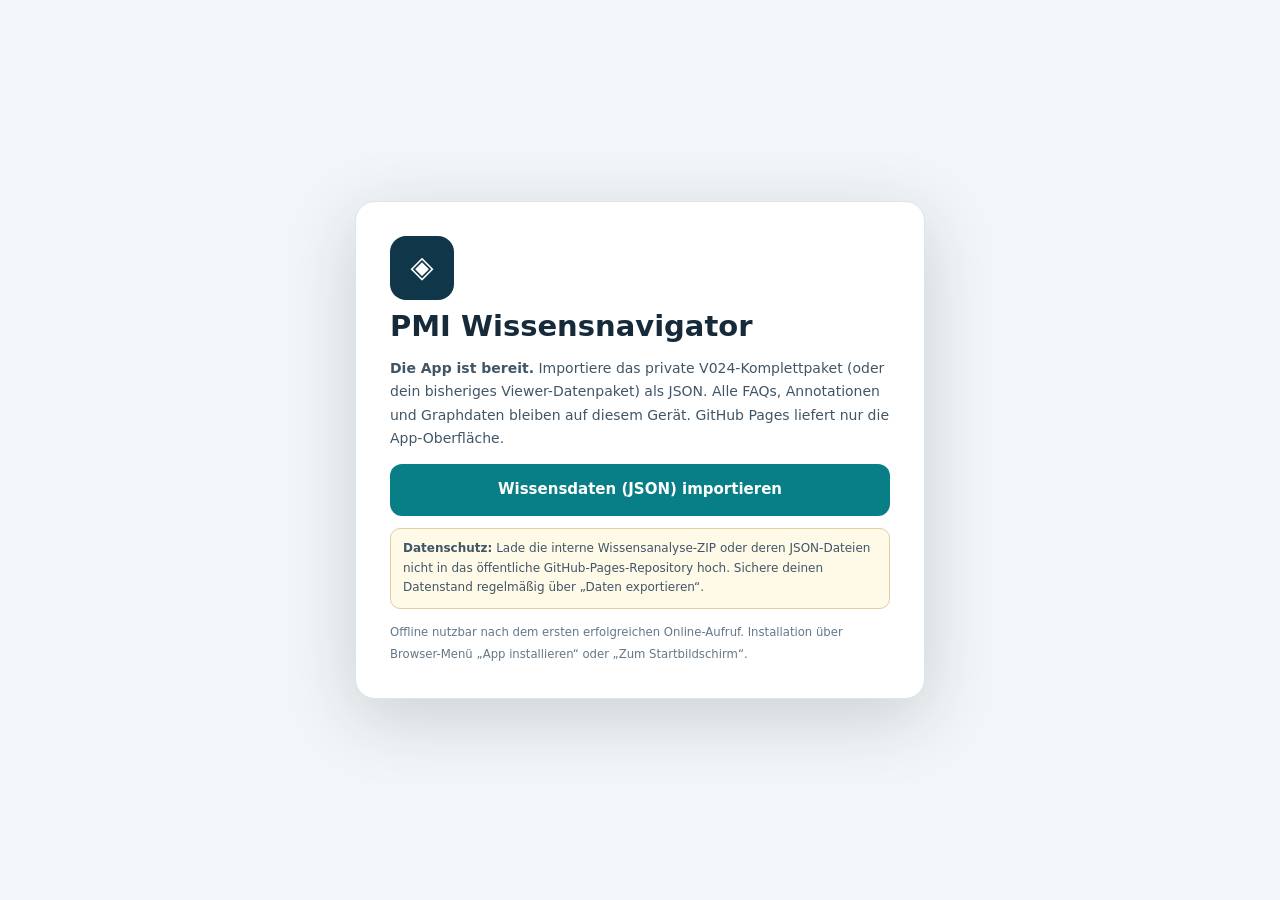
==== commit c32e2d88: "Add files via upload" ====
--- a/index.html
+++ b/index.html
@@ -1,6 +1,6 @@
 <!doctype html>
-<html lang="de"><head><meta charset="utf-8"/><meta content="width=device-width,initial-scale=1" name="viewport"/><meta content="light" name="color-scheme"/><meta content="default-src 'none'; script-src 'self'; style-src 'self' 'unsafe-inline'; img-src 'self' data:; connect-src 'self'; font-src 'self' data:; manifest-src 'self'; worker-src 'self'; object-src 'none'; base-uri 'none'; form-action 'none'" http-equiv="Content-Security-Policy"/><title>PMI Wissensnavigator – PWA</title><meta name="app-build" content="pwa-flat-v023"/><link href="./viewer.css" rel="stylesheet"/><link href="./manifest.webmanifest" rel="manifest"/><link href="./icon-192.png" rel="apple-touch-icon"/><link href="./icon-192.png" rel="icon" type="image/png"/></head><body><section aria-label="Wissensdaten importieren" aria-modal="true" class="pwa-onboard" id="pwaWelcome" role="dialog"><div class="pwa-card"><div aria-hidden="true" class="pwa-appmark">◈</div><h1>PMI Wissensnavigator</h1><p><strong>Die App ist bereit.</strong> Importiere das private V023-Komplettpaket (oder dein bisheriges Viewer-Datenpaket) als JSON. Alle FAQs, Annotationen und Graphdaten bleiben auf diesem Gerät. GitHub Pages liefert nur die App-Oberfläche.</p><button class="pwa-main-btn" id="pwaWelcomeImport" type="button">Wissensdaten (JSON) importieren</button><p class="pwa-warn"><strong>Datenschutz:</strong> Lade die interne Wissensanalyse-ZIP oder deren JSON-Dateien nicht in das öffentliche GitHub-Pages-Repository hoch. Sichere deinen Datenstand regelmäßig über „Daten exportieren“.</p><small>Offline nutzbar nach dem ersten erfolgreichen Online-Aufruf. Installation über Browser-Menü „App installieren“ oder „Zum Startbildschirm“.</small></div></section><div class="shell"><header class="top"><div class="brand"><div aria-hidden="true" class="logo">◇</div><div><strong>PMI Wissensnavigator</strong><small>FAQ · Menüs · Prozesse · Graph</small></div></div><div class="header-meta"><span class="header-tag" id="schemaTag">Viewer V007</span><span class="header-tag" id="sourceTag">V005 Daten</span><span class="header-tag orange">Analyseentwurf · READ ONLY</span></div><details class="utility-menu"><summary aria-label="Werkzeuge öffnen">☰ <span>Menü</span></summary><div class="top-actions"><button class="btn darker" id="syncBtn" title="Editor-Rückexport prüfen und kontrolliert übernehmen">⇄ Editor synchronisieren</button><button class="btn darker" id="importBtn" title="Viewer-Datenpaket oder passende VV4-Annotations-Working-Source importieren">⇪ JSON importieren</button><button class="btn darker" id="exportBundle" title="Aktuellen geladenen Wissensstand als separate JSON herunterladen">⇩ Daten exportieren</button><button class="btn darker" id="exportWorkingSource" title="Reine VV4 Working Source herunterladen – Entwurf ohne Editor-Abnahme">⇩ VV4 Working Source</button><button class="btn darker" id="exportSyncAudit" title="Letzten Editor-Vergleich als JSON sichern">⇩ Sync-Prüfbericht</button><button class="btn darker" id="exportBackup" title="Viewer-Paket als Sicherheitskopie herunterladen">⇩ Backup</button><button class="btn darker" id="importExtensionBtn" title="Privates Menü-/Prozessregister lokal importieren">⇪ Menüs/Prozesse importieren</button><button class="btn darker" id="exportFullBackup" title="Wissensdaten inklusive Menü-/Prozessregistern sichern">⇩ Gesamtsicherung</button><button class="btn darker" id="exportAudit" title="Statischen Integritätsbericht herunterladen">⇩ Prüfnachweis</button><button class="btn darker" id="exportReview" title="Nur lokal vorgemerkte Prüfpunkte exportieren">Prüfpunkte ⇩</button><button class="btn darker" id="printBtn">Drucken</button><input accept=".json,application/json" class="hidden" id="fileImport" type="file"/><input accept=".json,application/json" class="hidden" id="syncImport" type="file"/><input accept=".json,application/json" class="hidden" id="fileExtension" type="file"/></div><small class="pwa-menu-note" id="pwaLocalStatus">Wissensdaten werden nur auf diesem Gerät gespeichert.</small><button class="pwa-sec-btn" hidden="" id="pwaInstall" type="button">App installieren</button><button class="pwa-sec-btn" id="pwaClearLocal" type="button">Lokale Wissensdaten löschen</button></details></header>
-<nav aria-label="Hauptansichten" class="nav"><button aria-label="FAQs" class="nav-btn active" data-view="faq" type="button"><span aria-hidden="true" class="nav-icon">▤</span><span class="nav-label">FAQs</span><span class="nav-count" id="navFaqCount">15</span></button><button aria-label="Objekte" class="nav-btn" data-view="objects" type="button"><span aria-hidden="true" class="nav-icon">▦</span><span class="nav-label">Objekte</span><span class="nav-count" id="navObjectsCount">60</span></button><button aria-label="Graph" class="nav-btn" data-view="graph" type="button"><span aria-hidden="true" class="nav-icon">◎</span><span class="nav-label">Graph</span><span class="nav-count" id="navGraphCount">118</span></button><button aria-label="Menüpunkte" class="nav-btn" data-view="menus" type="button"><span aria-hidden="true" class="nav-icon">☷</span><span class="nav-label">Menüs</span><span class="nav-count" id="navMenuCount">0</span></button><button aria-label="Teilprozesse" class="nav-btn" data-view="processes" type="button"><span aria-hidden="true" class="nav-icon">⇢</span><span class="nav-label">Prozesse</span><span class="nav-count" id="navProcessCount">0</span></button><button aria-label="Prüfung" class="nav-btn" data-view="quality" type="button"><span aria-hidden="true" class="nav-icon">◈</span><span class="nav-label">Prüfung</span></button><button aria-label="Quellen" class="nav-btn" data-view="sources" type="button"><span aria-hidden="true" class="nav-icon">▥</span><span class="nav-label">Quellen</span></button><div class="spacer"></div><span class="counter">Strg + K: Suche</span></nav>
+<html lang="de"><head><meta charset="utf-8"/><meta content="width=device-width,initial-scale=1" name="viewport"/><meta content="light" name="color-scheme"/><meta content="default-src 'none'; script-src 'self'; style-src 'self' 'unsafe-inline'; img-src 'self' data:; connect-src 'self'; font-src 'self' data:; manifest-src 'self'; worker-src 'self'; object-src 'none'; base-uri 'none'; form-action 'none'" http-equiv="Content-Security-Policy"/><title>PMI Wissensnavigator – PWA</title><meta name="app-build" content="pwa-flat-v024"/><link href="./viewer.css" rel="stylesheet"/><link href="./manifest.webmanifest" rel="manifest"/><link href="./icon-192.png" rel="apple-touch-icon"/><link href="./icon-192.png" rel="icon" type="image/png"/></head><body><section aria-label="Wissensdaten importieren" aria-modal="true" class="pwa-onboard" id="pwaWelcome" role="dialog"><div class="pwa-card"><div aria-hidden="true" class="pwa-appmark">◈</div><h1>PMI Wissensnavigator</h1><p><strong>Die App ist bereit.</strong> Importiere das private V024-Komplettpaket (oder dein bisheriges Viewer-Datenpaket) als JSON. Alle FAQs, Annotationen und Graphdaten bleiben auf diesem Gerät. GitHub Pages liefert nur die App-Oberfläche.</p><button class="pwa-main-btn" id="pwaWelcomeImport" type="button">Wissensdaten (JSON) importieren</button><p class="pwa-warn"><strong>Datenschutz:</strong> Lade die interne Wissensanalyse-ZIP oder deren JSON-Dateien nicht in das öffentliche GitHub-Pages-Repository hoch. Sichere deinen Datenstand regelmäßig über „Daten exportieren“.</p><small>Offline nutzbar nach dem ersten erfolgreichen Online-Aufruf. Installation über Browser-Menü „App installieren“ oder „Zum Startbildschirm“.</small></div></section><div class="shell"><header class="top"><div class="brand"><div aria-hidden="true" class="logo">◇</div><div><strong>PMI Wissensnavigator</strong><small>FAQ · Menüs · Prozesse · Graph</small></div></div><div class="header-meta"><span class="header-tag" id="schemaTag">Viewer V007</span><span class="header-tag" id="sourceTag">V005 Daten</span><span class="header-tag orange">Analyseentwurf · READ ONLY</span></div><details class="utility-menu"><summary aria-label="Werkzeuge öffnen">☰ <span>Menü</span></summary><div class="top-actions"><button class="btn darker" id="syncBtn" title="Editor-Rückexport prüfen und kontrolliert übernehmen">⇄ Editor synchronisieren</button><button class="btn darker" id="importBtn" title="Viewer-Datenpaket oder passende VV4-Annotations-Working-Source importieren">⇪ JSON importieren</button><button class="btn darker" id="exportBundle" title="Aktuellen geladenen Wissensstand als separate JSON herunterladen">⇩ Daten exportieren</button><button class="btn darker" id="exportWorkingSource" title="Reine VV4 Working Source herunterladen – Entwurf ohne Editor-Abnahme">⇩ VV4 Working Source</button><button class="btn darker" id="exportSyncAudit" title="Letzten Editor-Vergleich als JSON sichern">⇩ Sync-Prüfbericht</button><button class="btn darker" id="exportBackup" title="Viewer-Paket als Sicherheitskopie herunterladen">⇩ Backup</button><button class="btn darker" id="importExtensionBtn" title="Privates Menü-/Prozessregister lokal importieren">⇪ Menüs/Prozesse importieren</button><button class="btn darker" id="exportFullBackup" title="Wissensdaten inklusive Menü-/Prozessregistern sichern">⇩ Gesamtsicherung</button><button class="btn darker" id="exportAudit" title="Statischen Integritätsbericht herunterladen">⇩ Prüfnachweis</button><button class="btn darker" id="exportReview" title="Nur lokal vorgemerkte Prüfpunkte exportieren">Prüfpunkte ⇩</button><button class="btn darker" id="printBtn">Drucken</button><input accept=".json,application/json" class="hidden" id="fileImport" type="file"/><input accept=".json,application/json" class="hidden" id="syncImport" type="file"/><input accept=".json,application/json" class="hidden" id="fileExtension" type="file"/><small class="pwa-menu-note" id="pwaLocalStatus">Wissensdaten werden nur auf diesem Gerät gespeichert.</small><button class="pwa-sec-btn" hidden="" id="pwaInstall" type="button">App installieren</button><button class="pwa-sec-btn" id="pwaClearLocal" type="button">Lokale Wissensdaten löschen</button></div></details></header>
+<div class="nav-wrap"><button class="nav-scroll nav-prev" type="button" aria-label="Vorherige Ansichten anzeigen" title="Navigationsleiste nach links">‹</button><nav aria-label="Hauptansichten, horizontal scrollbar" class="nav" id="mainNavigation"><button aria-label="FAQs" class="nav-btn active" data-view="faq" type="button"><span aria-hidden="true" class="nav-icon">▤</span><span class="nav-label">FAQs</span><span class="nav-count" id="navFaqCount">15</span></button><button aria-label="Objekte" class="nav-btn" data-view="objects" type="button"><span aria-hidden="true" class="nav-icon">▦</span><span class="nav-label">Objekte</span><span class="nav-count" id="navObjectsCount">60</span></button><button aria-label="Graph" class="nav-btn" data-view="graph" type="button"><span aria-hidden="true" class="nav-icon">◎</span><span class="nav-label">Graph</span><span class="nav-count" id="navGraphCount">118</span></button><button aria-label="Menüpunkte" class="nav-btn" data-view="menus" type="button"><span aria-hidden="true" class="nav-icon">☷</span><span class="nav-label">Menüs</span><span class="nav-count" id="navMenuCount">0</span></button><button aria-label="Teilprozesse" class="nav-btn" data-view="processes" type="button"><span aria-hidden="true" class="nav-icon">⇢</span><span class="nav-label">Prozesse</span><span class="nav-count" id="navProcessCount">0</span></button><button aria-label="Prüfung" class="nav-btn" data-view="quality" type="button"><span aria-hidden="true" class="nav-icon">◈</span><span class="nav-label">Prüfung</span></button><button aria-label="Quellen" class="nav-btn" data-view="sources" type="button"><span aria-hidden="true" class="nav-icon">▥</span><span class="nav-label">Quellen</span></button><div class="spacer"></div><span class="counter">Strg + K: Suche</span></nav><button class="nav-scroll nav-next" type="button" aria-label="Weitere Ansichten anzeigen" title="Navigationsleiste nach rechts">›</button></div>
 <main class="work"><aside aria-label="Suche und Treffer" class="pane left-pane"><div class="pane-header"><h2 id="leftTitle">FAQ-Katalog</h2><div class="sub" id="leftIntro">Fachfragen durchsuchen</div></div><div class="scroll"><div class="pad"><div class="searchrow"><input aria-label="Boolesche Suche" id="query" placeholder="Suche: Begriff#weiterer Begriff" spellcheck="false"/><button id="insertAnd" title="UND (#) einfügen" type="button">#</button><button id="insertOr" title="ODER (|) einfügen" type="button">|</button><button id="clearQuery" title="Schnellsuche löschen" type="button">×</button></div><div class="row end scope-actions"><span class="counter"># UND · | ODER · \# wörtlich</span><span class="counter" id="matchCount">15 / 15 Fragen</span></div><div class="field" id="menuFilters" hidden><label for="menuGroup">Menügruppe</label><select id="menuGroup"><option value="all">Alle Gruppen</option></select><p class="counter">Statische Katalogauswertung – keine Live-Rollenprüfung.</p></div><details class="filter-disclosure" id="faqFilterPanel"><summary>Filter, Suchbereich und Sortierung</summary><div class="field"><label for="scope">Suchbereich</label><select id="scope"><option value="all">Alle Inhalte</option><option value="title">Nur Fragen</option><option value="id">Nur FAQ-ID</option><option value="user">Einfach erklärt</option><option value="tech">Technik</option><option value="review">Prüfung</option><option value="source">Quellen</option><option value="object">Objekte</option></select></div><div class="row" style="margin-top:9px"><label style="font-size:12px"><input id="exact" type="checkbox"/> Technische Zeichen exakt vergleichen</label></div><div class="field"><label for="category">Themenbereich</label><select id="category"><option value="all">Alle Bereiche</option><option value="ST">SmartTable (ST)</option><option value="VV4">VV4</option><option value="CFG">Konfiguration (CFG)</option><option value="GOV">Governance (GOV)</option></select></div><div class="field"><label for="proof">Prüfstatus</label><select id="proof"><option value="all">Alle Prüfstände</option><option value="openbrowser">Browser-Nachweis offen</option><option value="opensql">SQL-Live-Nachweis offen</option><option value="openeditor">Editor-Import offen</option><option value="unclassified">PMI-Qualität nicht klassifiziert</option><option value="reviewed">Durch Nutzer freigegeben</option></select></div><div class="field"><label for="sort">Sortierung</label><select id="sort"><option value="id">FAQ-Kennung</option><option value="title">Fragetitel</option><option value="category">Kategorie</option></select></div><div class="filterline"><div class="row end"><span class="filter-title">Erweiterte Bedingungen</span><button class="btn tiny" id="addCondition" type="button">+ Bedingung</button></div><div class="field" style="margin-top:8px"><label for="advancedJoin">Verknüpfung</label><select id="advancedJoin"><option value="all">Alle Bedingungen (UND)</option><option value="any">Eine Bedingung (ODER)</option></select></div><div id="advancedRows"></div><button class="btn" id="resetAll" style="width:100%" type="button">Alle Filter zurücksetzen</button></div><div class="notice">Keine Produktivverbindung. PMI-Abdeckung noch nicht benotet.</div><div class="error hidden" id="importError"></div></details></div><div class="result-list" id="resultList"></div></div></aside>
 <section aria-label="Wissensinhalt" class="pane mid-pane" id="detail"><div class="empty">Wissensdaten werden geöffnet …</div></section>
 <aside aria-label="Quellen und Kontext" class="pane right-pane"><div class="pane-header"><h2>Kontext &amp; Nachweise</h2><div class="sub">Quellen, Objekte, Prüfgrenzen</div></div><div class="scroll pad" id="asideBody"></div></aside></main><footer class="statusbar"><span id="statusInfo">Wissensdaten werden geprüft …</span><span id="statusResult"></span><span id="loadedFile" style="margin-left:auto">Eingebetteter Wissensstand</span><span>Offline · nur lesend · nicht zur Drittweitergabe freigegeben</span></footer></div>
--- a/viewer.css
+++ b/viewer.css
@@ -99,3 +99,42 @@
 .ext-view #menuFilters{padding:10px 0}
 .ext-view .aside-card code{overflow-wrap:anywhere}
 @media(max-width:719px){.nav{gap:0;padding:2px 4px}.nav-btn{min-width:72px;padding:7px 10px}.nav-btn .nav-icon{font-size:18px}.ext-article{padding-bottom:72px}.ext-article .ext-ref{font-size:14px}}
+
+
+/* V024 – Navigation in jeder Ausrichtung erreichbar; keine Desktop-Toolbar-Kollision. */
+.nav-wrap{display:contents}
+.nav-scroll{display:none}
+.top{position:relative;z-index:100;min-width:0}
+.brand{flex:0 1 auto;min-width:0}
+.utility-menu{flex:0 0 auto;margin-left:auto;z-index:105}
+.utility-menu>summary,.utility-menu>summary:not([hidden]){display:flex!important;align-items:center;justify-content:center;min-height:44px;padding:8px 14px;gap:6px;cursor:pointer;list-style:none;background:#244454;color:#fff;border:1px solid #527181;border-radius:10px;font-weight:700}
+.utility-menu>.top-actions{display:none!important;position:absolute;z-index:110;top:calc(100% + 8px);right:0;width:min(335px,calc(100vw - 20px));max-height:min(78dvh,620px);overflow-y:auto;overscroll-behavior:contain;box-shadow:0 18px 50px rgba(8,36,51,.25);border:1px solid #d4e3e8;border-radius:12px;padding:10px;background:#fff;flex-direction:column;align-items:stretch;gap:6px;flex-wrap:nowrap}
+.utility-menu[open]>.top-actions{display:flex!important}
+.utility-menu .btn.darker{background:#f4f9fa;color:#173b4a;border-color:#d4e3e8;text-align:left;white-space:normal;min-height:42px}
+.utility-menu .pwa-menu-note{color:#566d79;padding:7px 3px}
+.utility-menu .pwa-sec-btn{color:#244454;background:#eff6f8;border-color:#d3e2e8}
+.utility-menu #pwaClearLocal{color:#813b3e;background:#fff3f2}
+@media(min-width:720px){.utility-menu>.top-actions{display:none!important}.utility-menu>summary{display:flex!important}.top{gap:12px}.nav{max-width:100%;scrollbar-width:thin}}
+@media(max-width:719px){
+ .nav-wrap{order:3;display:flex;flex:0 0 auto;align-items:stretch;width:100%;height:calc(65px + env(safe-area-inset-bottom,0px));background:#fff;min-width:0;border-top:1px solid #dde7eb}
+ .nav{order:0;display:flex;flex:1 1 auto;min-width:0;width:auto;height:100%;padding:0 2px env(safe-area-inset-bottom,0px);gap:0;overflow-x:auto;overflow-y:hidden;overscroll-behavior-x:contain;scrollbar-width:none;-webkit-overflow-scrolling:touch;touch-action:pan-x;scroll-snap-type:x proximity;box-shadow:none;border:0}
+ .nav::-webkit-scrollbar{display:none}
+ .nav-btn{flex:0 0 84px;min-width:84px;width:84px;max-width:84px;scroll-snap-align:nearest;padding:5px 2px;min-height:60px}
+ .nav-scroll{display:flex;align-items:center;justify-content:center;flex:0 0 25px;width:25px;color:#286574;background:#eef6f7;font-size:25px;border:0;border-radius:0;padding:0;z-index:3}
+ .nav-scroll:disabled{opacity:.28}
+ .nav-next{border-left:1px solid #dce6ea}.nav-prev{border-right:1px solid #dce6ea}
+ .nav .spacer,.nav .counter{display:none}
+ .nav-btn .nav-label{font-size:11px}
+ .utility-menu>.top-actions{max-height:min(76dvh,540px)}
+}
+@media(min-width:720px) and (max-width:1100px){.top{padding:10px 13px}.brand{flex-shrink:1}.header-meta{display:none}.utility-menu{margin-left:auto}}
+/* V024 – graph layout controls, process-graph visibility and compact mobile toolbar. */
+.graph-status{font-size:11px;color:#5b7180;padding:5px 13px;border-bottom:1px solid #deeaed;background:#f6fafb;flex-shrink:0}
+.graph-tools .graph-field{display:flex;flex-direction:column;gap:1px;font-size:11px;color:#526d7a;font-weight:700;min-width:115px;flex:1 1 115px}
+.graph-tools .graph-field select{width:100%;font-weight:500}
+.graph-tools .graph-field[hidden]{display:none}
+.graph-tools .graph-check{display:inline-flex;align-items:center;gap:5px;font-size:12px}
+@media(max-width:719px){.graph-tools{max-height:225px;gap:7px;overflow-y:auto}.graph-tools .graph-field{min-width:calc(50% - 8px);flex:1 1 calc(50% - 8px)}.graph-tools .graph-field select{font-size:14px;min-height:39px;padding:4px}.graph-tools .btn{min-height:39px}.graph-canvas{min-height:160px}}
+
+/* Versteckte Auswahlfelder und PWA-Steuerelemente müssen unabhängig vom Layout verborgen bleiben. */
+[hidden]{display:none!important}
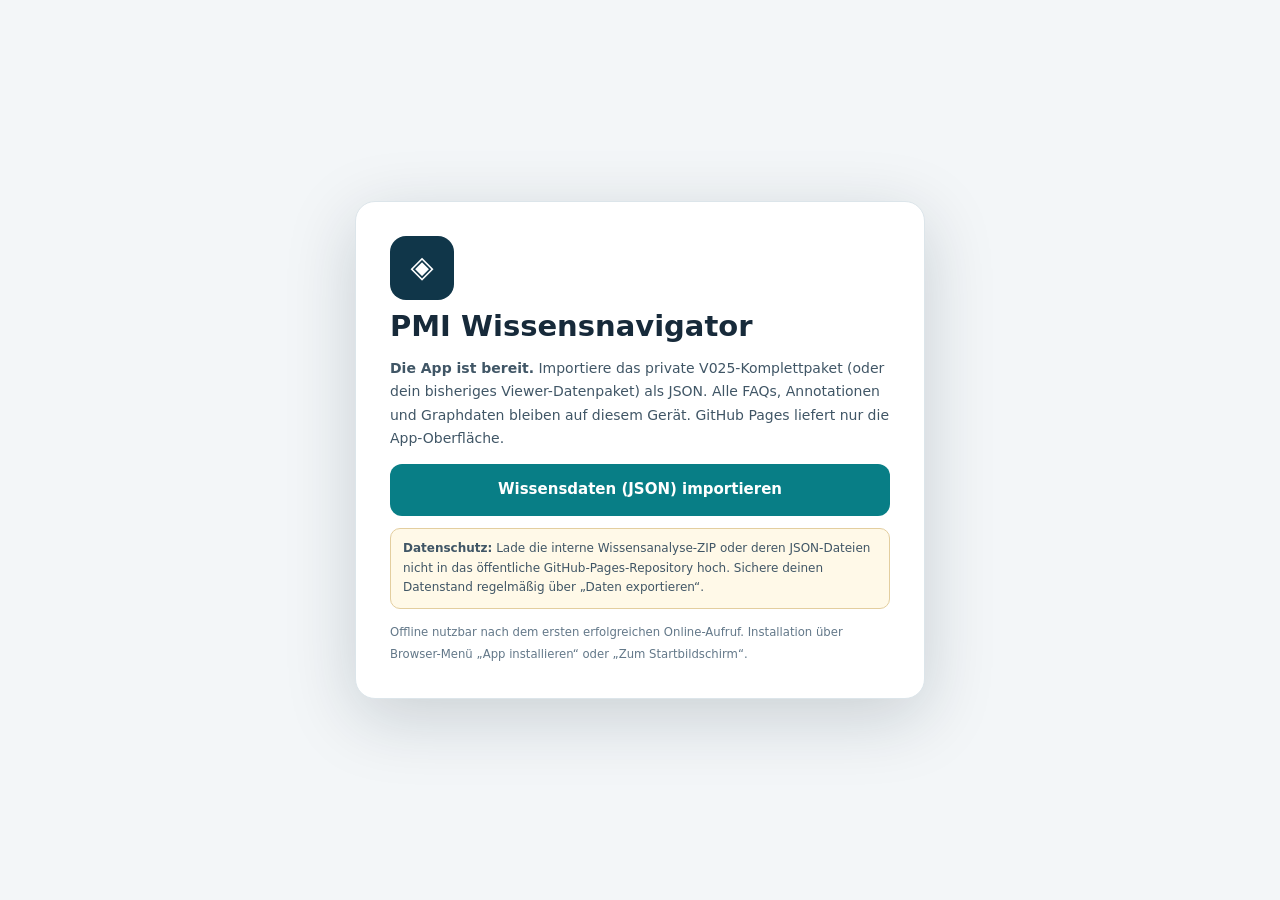
==== commit da589084: "Add files via upload" ====
--- a/index.html
+++ b/index.html
@@ -1,5 +1,5 @@
 <!doctype html>
-<html lang="de"><head><meta charset="utf-8"/><meta content="width=device-width,initial-scale=1" name="viewport"/><meta content="light" name="color-scheme"/><meta content="default-src 'none'; script-src 'self'; style-src 'self' 'unsafe-inline'; img-src 'self' data:; connect-src 'self'; font-src 'self' data:; manifest-src 'self'; worker-src 'self'; object-src 'none'; base-uri 'none'; form-action 'none'" http-equiv="Content-Security-Policy"/><title>PMI Wissensnavigator – PWA</title><meta name="app-build" content="pwa-flat-v024"/><link href="./viewer.css" rel="stylesheet"/><link href="./manifest.webmanifest" rel="manifest"/><link href="./icon-192.png" rel="apple-touch-icon"/><link href="./icon-192.png" rel="icon" type="image/png"/></head><body><section aria-label="Wissensdaten importieren" aria-modal="true" class="pwa-onboard" id="pwaWelcome" role="dialog"><div class="pwa-card"><div aria-hidden="true" class="pwa-appmark">◈</div><h1>PMI Wissensnavigator</h1><p><strong>Die App ist bereit.</strong> Importiere das private V024-Komplettpaket (oder dein bisheriges Viewer-Datenpaket) als JSON. Alle FAQs, Annotationen und Graphdaten bleiben auf diesem Gerät. GitHub Pages liefert nur die App-Oberfläche.</p><button class="pwa-main-btn" id="pwaWelcomeImport" type="button">Wissensdaten (JSON) importieren</button><p class="pwa-warn"><strong>Datenschutz:</strong> Lade die interne Wissensanalyse-ZIP oder deren JSON-Dateien nicht in das öffentliche GitHub-Pages-Repository hoch. Sichere deinen Datenstand regelmäßig über „Daten exportieren“.</p><small>Offline nutzbar nach dem ersten erfolgreichen Online-Aufruf. Installation über Browser-Menü „App installieren“ oder „Zum Startbildschirm“.</small></div></section><div class="shell"><header class="top"><div class="brand"><div aria-hidden="true" class="logo">◇</div><div><strong>PMI Wissensnavigator</strong><small>FAQ · Menüs · Prozesse · Graph</small></div></div><div class="header-meta"><span class="header-tag" id="schemaTag">Viewer V007</span><span class="header-tag" id="sourceTag">V005 Daten</span><span class="header-tag orange">Analyseentwurf · READ ONLY</span></div><details class="utility-menu"><summary aria-label="Werkzeuge öffnen">☰ <span>Menü</span></summary><div class="top-actions"><button class="btn darker" id="syncBtn" title="Editor-Rückexport prüfen und kontrolliert übernehmen">⇄ Editor synchronisieren</button><button class="btn darker" id="importBtn" title="Viewer-Datenpaket oder passende VV4-Annotations-Working-Source importieren">⇪ JSON importieren</button><button class="btn darker" id="exportBundle" title="Aktuellen geladenen Wissensstand als separate JSON herunterladen">⇩ Daten exportieren</button><button class="btn darker" id="exportWorkingSource" title="Reine VV4 Working Source herunterladen – Entwurf ohne Editor-Abnahme">⇩ VV4 Working Source</button><button class="btn darker" id="exportSyncAudit" title="Letzten Editor-Vergleich als JSON sichern">⇩ Sync-Prüfbericht</button><button class="btn darker" id="exportBackup" title="Viewer-Paket als Sicherheitskopie herunterladen">⇩ Backup</button><button class="btn darker" id="importExtensionBtn" title="Privates Menü-/Prozessregister lokal importieren">⇪ Menüs/Prozesse importieren</button><button class="btn darker" id="exportFullBackup" title="Wissensdaten inklusive Menü-/Prozessregistern sichern">⇩ Gesamtsicherung</button><button class="btn darker" id="exportAudit" title="Statischen Integritätsbericht herunterladen">⇩ Prüfnachweis</button><button class="btn darker" id="exportReview" title="Nur lokal vorgemerkte Prüfpunkte exportieren">Prüfpunkte ⇩</button><button class="btn darker" id="printBtn">Drucken</button><input accept=".json,application/json" class="hidden" id="fileImport" type="file"/><input accept=".json,application/json" class="hidden" id="syncImport" type="file"/><input accept=".json,application/json" class="hidden" id="fileExtension" type="file"/><small class="pwa-menu-note" id="pwaLocalStatus">Wissensdaten werden nur auf diesem Gerät gespeichert.</small><button class="pwa-sec-btn" hidden="" id="pwaInstall" type="button">App installieren</button><button class="pwa-sec-btn" id="pwaClearLocal" type="button">Lokale Wissensdaten löschen</button></div></details></header>
+<html lang="de"><head><meta charset="utf-8"/><meta content="width=device-width,initial-scale=1" name="viewport"/><meta content="light" name="color-scheme"/><meta content="default-src 'none'; script-src 'self'; style-src 'self' 'unsafe-inline'; img-src 'self' data:; connect-src 'self'; font-src 'self' data:; manifest-src 'self'; worker-src 'self'; object-src 'none'; base-uri 'none'; form-action 'none'" http-equiv="Content-Security-Policy"/><title>PMI Wissensnavigator – PWA</title><meta name="app-build" content="pwa-flat-v025"/><link href="./viewer.css" rel="stylesheet"/><link href="./manifest.webmanifest" rel="manifest"/><link href="./icon-192.png" rel="apple-touch-icon"/><link href="./icon-192.png" rel="icon" type="image/png"/></head><body><section aria-label="Wissensdaten importieren" aria-modal="true" class="pwa-onboard" id="pwaWelcome" role="dialog"><div class="pwa-card"><div aria-hidden="true" class="pwa-appmark">◈</div><h1>PMI Wissensnavigator</h1><p><strong>Die App ist bereit.</strong> Importiere das private V025-Komplettpaket (oder dein bisheriges Viewer-Datenpaket) als JSON. Alle FAQs, Annotationen und Graphdaten bleiben auf diesem Gerät. GitHub Pages liefert nur die App-Oberfläche.</p><button class="pwa-main-btn" id="pwaWelcomeImport" type="button">Wissensdaten (JSON) importieren</button><p class="pwa-warn"><strong>Datenschutz:</strong> Lade die interne Wissensanalyse-ZIP oder deren JSON-Dateien nicht in das öffentliche GitHub-Pages-Repository hoch. Sichere deinen Datenstand regelmäßig über „Daten exportieren“.</p><small>Offline nutzbar nach dem ersten erfolgreichen Online-Aufruf. Installation über Browser-Menü „App installieren“ oder „Zum Startbildschirm“.</small></div></section><div class="shell"><header class="top"><div class="brand"><div aria-hidden="true" class="logo">◇</div><div><strong>PMI Wissensnavigator</strong><small>FAQ · Menüs · Prozesse · Graph</small></div></div><div class="header-meta"><span class="header-tag" id="schemaTag">Viewer V007</span><span class="header-tag" id="sourceTag">V005 Daten</span><span class="header-tag orange">Analyseentwurf · READ ONLY</span></div><details class="utility-menu"><summary aria-label="Werkzeuge öffnen">☰ <span>Menü</span></summary><div class="top-actions"><button class="btn darker" id="syncBtn" title="Editor-Rückexport prüfen und kontrolliert übernehmen">⇄ Editor synchronisieren</button><button class="btn darker" id="importBtn" title="Viewer-Datenpaket oder passende VV4-Annotations-Working-Source importieren">⇪ JSON importieren</button><button class="btn darker" id="exportBundle" title="Aktuellen geladenen Wissensstand als separate JSON herunterladen">⇩ Daten exportieren</button><button class="btn darker" id="exportWorkingSource" title="Reine VV4 Working Source herunterladen – Entwurf ohne Editor-Abnahme">⇩ VV4 Working Source</button><button class="btn darker" id="exportSyncAudit" title="Letzten Editor-Vergleich als JSON sichern">⇩ Sync-Prüfbericht</button><button class="btn darker" id="exportBackup" title="Viewer-Paket als Sicherheitskopie herunterladen">⇩ Backup</button><button class="btn darker" id="importExtensionBtn" title="Privates Menü-/Prozessregister lokal importieren">⇪ Menüs/Prozesse importieren</button><button class="btn darker" id="exportFullBackup" title="Wissensdaten inklusive Menü-/Prozessregistern sichern">⇩ Gesamtsicherung</button><button class="btn darker" id="exportAudit" title="Statischen Integritätsbericht herunterladen">⇩ Prüfnachweis</button><button class="btn darker" id="exportReview" title="Nur lokal vorgemerkte Prüfpunkte exportieren">Prüfpunkte ⇩</button><button class="btn darker" id="printBtn">Drucken</button><input accept=".json,application/json" class="hidden" id="fileImport" type="file"/><input accept=".json,application/json" class="hidden" id="syncImport" type="file"/><input accept=".json,application/json" class="hidden" id="fileExtension" type="file"/><small class="pwa-menu-note" id="pwaLocalStatus">Wissensdaten werden nur auf diesem Gerät gespeichert.</small><button class="pwa-sec-btn" hidden="" id="pwaInstall" type="button">App installieren</button><button class="pwa-sec-btn" id="pwaClearLocal" type="button">Lokale Wissensdaten löschen</button></div></details></header>
 <div class="nav-wrap"><button class="nav-scroll nav-prev" type="button" aria-label="Vorherige Ansichten anzeigen" title="Navigationsleiste nach links">‹</button><nav aria-label="Hauptansichten, horizontal scrollbar" class="nav" id="mainNavigation"><button aria-label="FAQs" class="nav-btn active" data-view="faq" type="button"><span aria-hidden="true" class="nav-icon">▤</span><span class="nav-label">FAQs</span><span class="nav-count" id="navFaqCount">15</span></button><button aria-label="Objekte" class="nav-btn" data-view="objects" type="button"><span aria-hidden="true" class="nav-icon">▦</span><span class="nav-label">Objekte</span><span class="nav-count" id="navObjectsCount">60</span></button><button aria-label="Graph" class="nav-btn" data-view="graph" type="button"><span aria-hidden="true" class="nav-icon">◎</span><span class="nav-label">Graph</span><span class="nav-count" id="navGraphCount">118</span></button><button aria-label="Menüpunkte" class="nav-btn" data-view="menus" type="button"><span aria-hidden="true" class="nav-icon">☷</span><span class="nav-label">Menüs</span><span class="nav-count" id="navMenuCount">0</span></button><button aria-label="Teilprozesse" class="nav-btn" data-view="processes" type="button"><span aria-hidden="true" class="nav-icon">⇢</span><span class="nav-label">Prozesse</span><span class="nav-count" id="navProcessCount">0</span></button><button aria-label="Prüfung" class="nav-btn" data-view="quality" type="button"><span aria-hidden="true" class="nav-icon">◈</span><span class="nav-label">Prüfung</span></button><button aria-label="Quellen" class="nav-btn" data-view="sources" type="button"><span aria-hidden="true" class="nav-icon">▥</span><span class="nav-label">Quellen</span></button><div class="spacer"></div><span class="counter">Strg + K: Suche</span></nav><button class="nav-scroll nav-next" type="button" aria-label="Weitere Ansichten anzeigen" title="Navigationsleiste nach rechts">›</button></div>
 <main class="work"><aside aria-label="Suche und Treffer" class="pane left-pane"><div class="pane-header"><h2 id="leftTitle">FAQ-Katalog</h2><div class="sub" id="leftIntro">Fachfragen durchsuchen</div></div><div class="scroll"><div class="pad"><div class="searchrow"><input aria-label="Boolesche Suche" id="query" placeholder="Suche: Begriff#weiterer Begriff" spellcheck="false"/><button id="insertAnd" title="UND (#) einfügen" type="button">#</button><button id="insertOr" title="ODER (|) einfügen" type="button">|</button><button id="clearQuery" title="Schnellsuche löschen" type="button">×</button></div><div class="row end scope-actions"><span class="counter"># UND · | ODER · \# wörtlich</span><span class="counter" id="matchCount">15 / 15 Fragen</span></div><div class="field" id="menuFilters" hidden><label for="menuGroup">Menügruppe</label><select id="menuGroup"><option value="all">Alle Gruppen</option></select><p class="counter">Statische Katalogauswertung – keine Live-Rollenprüfung.</p></div><details class="filter-disclosure" id="faqFilterPanel"><summary>Filter, Suchbereich und Sortierung</summary><div class="field"><label for="scope">Suchbereich</label><select id="scope"><option value="all">Alle Inhalte</option><option value="title">Nur Fragen</option><option value="id">Nur FAQ-ID</option><option value="user">Einfach erklärt</option><option value="tech">Technik</option><option value="review">Prüfung</option><option value="source">Quellen</option><option value="object">Objekte</option></select></div><div class="row" style="margin-top:9px"><label style="font-size:12px"><input id="exact" type="checkbox"/> Technische Zeichen exakt vergleichen</label></div><div class="field"><label for="category">Themenbereich</label><select id="category"><option value="all">Alle Bereiche</option><option value="ST">SmartTable (ST)</option><option value="VV4">VV4</option><option value="CFG">Konfiguration (CFG)</option><option value="GOV">Governance (GOV)</option></select></div><div class="field"><label for="proof">Prüfstatus</label><select id="proof"><option value="all">Alle Prüfstände</option><option value="openbrowser">Browser-Nachweis offen</option><option value="opensql">SQL-Live-Nachweis offen</option><option value="openeditor">Editor-Import offen</option><option value="unclassified">PMI-Qualität nicht klassifiziert</option><option value="reviewed">Durch Nutzer freigegeben</option></select></div><div class="field"><label for="sort">Sortierung</label><select id="sort"><option value="id">FAQ-Kennung</option><option value="title">Fragetitel</option><option value="category">Kategorie</option></select></div><div class="filterline"><div class="row end"><span class="filter-title">Erweiterte Bedingungen</span><button class="btn tiny" id="addCondition" type="button">+ Bedingung</button></div><div class="field" style="margin-top:8px"><label for="advancedJoin">Verknüpfung</label><select id="advancedJoin"><option value="all">Alle Bedingungen (UND)</option><option value="any">Eine Bedingung (ODER)</option></select></div><div id="advancedRows"></div><button class="btn" id="resetAll" style="width:100%" type="button">Alle Filter zurücksetzen</button></div><div class="notice">Keine Produktivverbindung. PMI-Abdeckung noch nicht benotet.</div><div class="error hidden" id="importError"></div></details></div><div class="result-list" id="resultList"></div></div></aside>
 <section aria-label="Wissensinhalt" class="pane mid-pane" id="detail"><div class="empty">Wissensdaten werden geöffnet …</div></section>
--- a/viewer.css
+++ b/viewer.css
@@ -138,3 +138,24 @@
 
 /* Versteckte Auswahlfelder und PWA-Steuerelemente müssen unabhängig vom Layout verborgen bleiben. */
 [hidden]{display:none!important}
+
+/* V025 – Gruppennavigation und horizontal schwenkbare, barrierearme Swimlanes */
+.graph-swimlanes{flex:1;min-height:250px;min-width:0;display:flex;flex-direction:column;overflow:hidden;background:#fff}
+.lane-notice{background:#f3faf9;color:#355e67;border-bottom:1px solid #d6e9e7;font-size:12px;line-height:1.5;padding:11px 14px}
+.lane-scroll{overflow:auto;flex:1;min-height:180px;min-width:0;overscroll-behavior-x:contain;scrollbar-color:#8cb4b9 #eff5f6}
+.lane-scroll:focus-visible{outline:3px solid #128b93;outline-offset:-3px}
+.lane-grid{display:grid;grid-template-columns:158px repeat(var(--step-count),minmax(194px,220px));grid-auto-rows:minmax(48px,auto);width:max-content;min-width:100%;padding-bottom:14px;background:repeating-linear-gradient(to right,#fff 0,#fff 218px,#f5f8f9 220px)}
+.lane-corner,.lane-stephead{background:#eaf3f4;color:#345d66;font-weight:750;font-size:12px;display:flex;align-items:center;padding:11px;border-bottom:1px solid #d4e4e6}
+.lane-corner,.lane-label{position:sticky;left:0;z-index:2;box-shadow:2px 0 6px #b8cbd044}
+.lane-corner{z-index:3}
+.lane-stephead{justify-content:center}
+.lane-label{font-weight:750;font-size:12px;line-height:1.4;color:#1b5060;background:#ecf5f5;border-right:1px solid #c8dfe1;border-bottom:1px solid #d8e7e9;padding:12px 10px;display:flex;align-items:center;overflow-wrap:anywhere}
+.lane-cell{padding:8px 6px;min-height:126px;border-bottom:1px solid #e0e9ed;display:flex;align-items:stretch}
+.lane-card{width:100%;height:100%;background:#f2faf8;border:1px solid #80beb5;border-radius:9px;text-align:left;padding:11px;display:flex;flex-direction:column;gap:7px;color:#183a43;overflow-wrap:anywhere;box-shadow:0 2px 5px #29485414}
+.lane-card:hover,.lane-card:focus-visible{background:#e1f4ee;border-color:#157f85;outline-offset:2px}
+.lane-card .lane-number{font-size:11px;color:#126d76;font-weight:850}
+.lane-card strong{font-size:12px;line-height:1.35}
+.lane-card small{font-size:10px;color:#617981;line-height:1.3;margin-top:auto}
+.lane-foot{font-size:11px;color:#587481;padding:10px 14px;border-top:1px solid #e4edef}
+.lane-target{outline:3px solid #28a3a1;outline-offset:3px;border-radius:8px;transition:outline .2s}
+@media(max-width:719px){.lane-grid{grid-template-columns:116px repeat(var(--step-count),minmax(172px,195px))}.lane-corner,.lane-label{font-size:11px;padding:8px}.lane-cell{min-height:125px}.lane-notice{font-size:11px;padding:9px}.graph-swimlanes{min-height:180px}.lane-foot{font-size:10px;padding:7px}}
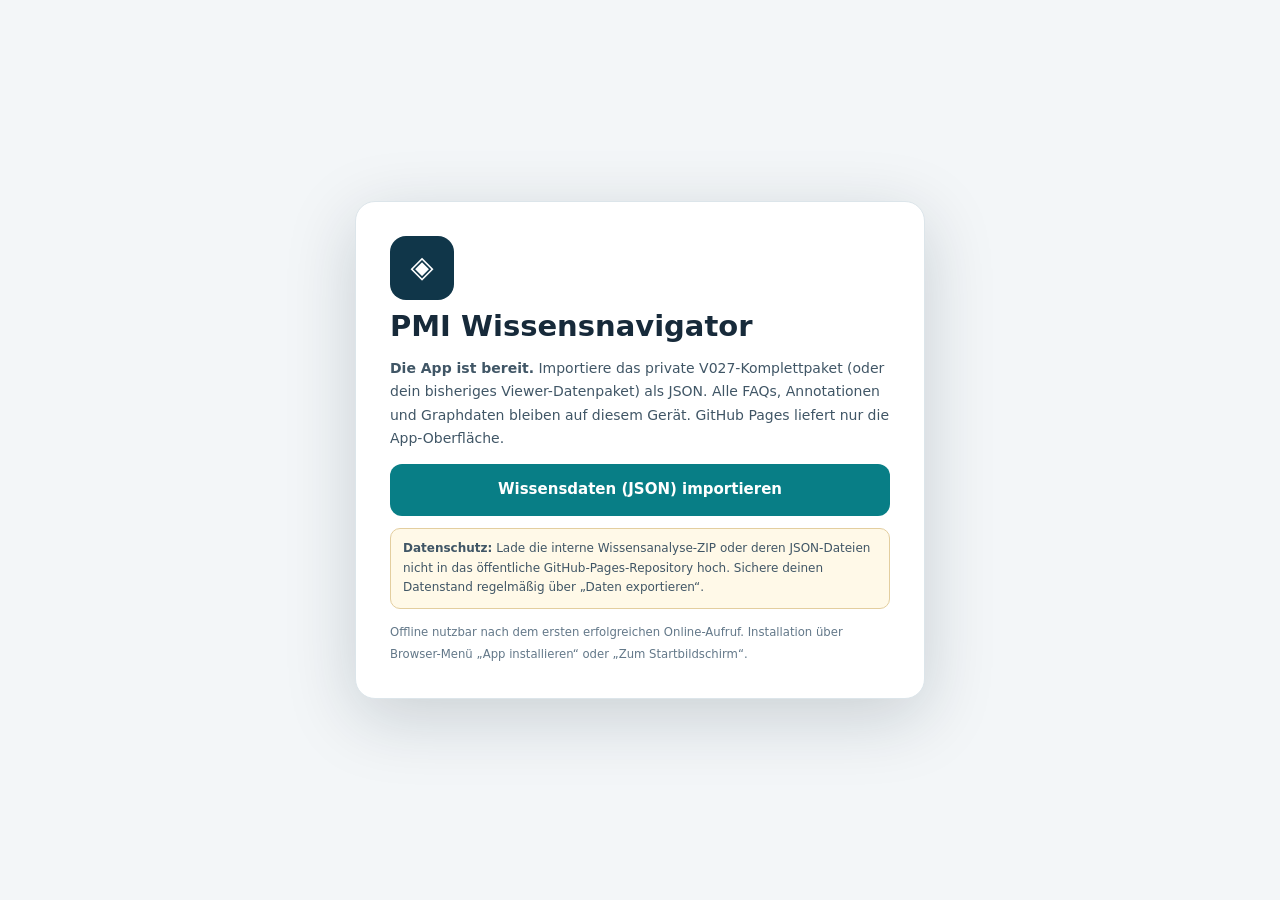
==== commit 89026240: "Add files via upload" ====
--- a/index.html
+++ b/index.html
@@ -1,5 +1,5 @@
 <!doctype html>
-<html lang="de"><head><meta charset="utf-8"/><meta content="width=device-width,initial-scale=1" name="viewport"/><meta content="light" name="color-scheme"/><meta content="default-src 'none'; script-src 'self'; style-src 'self' 'unsafe-inline'; img-src 'self' data:; connect-src 'self'; font-src 'self' data:; manifest-src 'self'; worker-src 'self'; object-src 'none'; base-uri 'none'; form-action 'none'" http-equiv="Content-Security-Policy"/><title>PMI Wissensnavigator – PWA</title><meta name="app-build" content="pwa-flat-v025"/><link href="./viewer.css" rel="stylesheet"/><link href="./manifest.webmanifest" rel="manifest"/><link href="./icon-192.png" rel="apple-touch-icon"/><link href="./icon-192.png" rel="icon" type="image/png"/></head><body><section aria-label="Wissensdaten importieren" aria-modal="true" class="pwa-onboard" id="pwaWelcome" role="dialog"><div class="pwa-card"><div aria-hidden="true" class="pwa-appmark">◈</div><h1>PMI Wissensnavigator</h1><p><strong>Die App ist bereit.</strong> Importiere das private V025-Komplettpaket (oder dein bisheriges Viewer-Datenpaket) als JSON. Alle FAQs, Annotationen und Graphdaten bleiben auf diesem Gerät. GitHub Pages liefert nur die App-Oberfläche.</p><button class="pwa-main-btn" id="pwaWelcomeImport" type="button">Wissensdaten (JSON) importieren</button><p class="pwa-warn"><strong>Datenschutz:</strong> Lade die interne Wissensanalyse-ZIP oder deren JSON-Dateien nicht in das öffentliche GitHub-Pages-Repository hoch. Sichere deinen Datenstand regelmäßig über „Daten exportieren“.</p><small>Offline nutzbar nach dem ersten erfolgreichen Online-Aufruf. Installation über Browser-Menü „App installieren“ oder „Zum Startbildschirm“.</small></div></section><div class="shell"><header class="top"><div class="brand"><div aria-hidden="true" class="logo">◇</div><div><strong>PMI Wissensnavigator</strong><small>FAQ · Menüs · Prozesse · Graph</small></div></div><div class="header-meta"><span class="header-tag" id="schemaTag">Viewer V007</span><span class="header-tag" id="sourceTag">V005 Daten</span><span class="header-tag orange">Analyseentwurf · READ ONLY</span></div><details class="utility-menu"><summary aria-label="Werkzeuge öffnen">☰ <span>Menü</span></summary><div class="top-actions"><button class="btn darker" id="syncBtn" title="Editor-Rückexport prüfen und kontrolliert übernehmen">⇄ Editor synchronisieren</button><button class="btn darker" id="importBtn" title="Viewer-Datenpaket oder passende VV4-Annotations-Working-Source importieren">⇪ JSON importieren</button><button class="btn darker" id="exportBundle" title="Aktuellen geladenen Wissensstand als separate JSON herunterladen">⇩ Daten exportieren</button><button class="btn darker" id="exportWorkingSource" title="Reine VV4 Working Source herunterladen – Entwurf ohne Editor-Abnahme">⇩ VV4 Working Source</button><button class="btn darker" id="exportSyncAudit" title="Letzten Editor-Vergleich als JSON sichern">⇩ Sync-Prüfbericht</button><button class="btn darker" id="exportBackup" title="Viewer-Paket als Sicherheitskopie herunterladen">⇩ Backup</button><button class="btn darker" id="importExtensionBtn" title="Privates Menü-/Prozessregister lokal importieren">⇪ Menüs/Prozesse importieren</button><button class="btn darker" id="exportFullBackup" title="Wissensdaten inklusive Menü-/Prozessregistern sichern">⇩ Gesamtsicherung</button><button class="btn darker" id="exportAudit" title="Statischen Integritätsbericht herunterladen">⇩ Prüfnachweis</button><button class="btn darker" id="exportReview" title="Nur lokal vorgemerkte Prüfpunkte exportieren">Prüfpunkte ⇩</button><button class="btn darker" id="printBtn">Drucken</button><input accept=".json,application/json" class="hidden" id="fileImport" type="file"/><input accept=".json,application/json" class="hidden" id="syncImport" type="file"/><input accept=".json,application/json" class="hidden" id="fileExtension" type="file"/><small class="pwa-menu-note" id="pwaLocalStatus">Wissensdaten werden nur auf diesem Gerät gespeichert.</small><button class="pwa-sec-btn" hidden="" id="pwaInstall" type="button">App installieren</button><button class="pwa-sec-btn" id="pwaClearLocal" type="button">Lokale Wissensdaten löschen</button></div></details></header>
+<html lang="de"><head><meta charset="utf-8"/><meta content="width=device-width,initial-scale=1" name="viewport"/><meta content="light" name="color-scheme"/><meta content="default-src 'none'; script-src 'self'; style-src 'self' 'unsafe-inline'; img-src 'self' data:; connect-src 'self'; font-src 'self' data:; manifest-src 'self'; worker-src 'self'; object-src 'none'; base-uri 'none'; form-action 'none'" http-equiv="Content-Security-Policy"/><title>PMI Wissensnavigator – PWA</title><meta name="app-build" content="pwa-flat-v027"/><link href="./viewer.css" rel="stylesheet"/><link href="./manifest.webmanifest" rel="manifest"/><link href="./icon-192.png" rel="apple-touch-icon"/><link href="./icon-192.png" rel="icon" type="image/png"/></head><body><section aria-label="Wissensdaten importieren" aria-modal="true" class="pwa-onboard" id="pwaWelcome" role="dialog"><div class="pwa-card"><div aria-hidden="true" class="pwa-appmark">◈</div><h1>PMI Wissensnavigator</h1><p><strong>Die App ist bereit.</strong> Importiere das private V027-Komplettpaket (oder dein bisheriges Viewer-Datenpaket) als JSON. Alle FAQs, Annotationen und Graphdaten bleiben auf diesem Gerät. GitHub Pages liefert nur die App-Oberfläche.</p><button class="pwa-main-btn" id="pwaWelcomeImport" type="button">Wissensdaten (JSON) importieren</button><p class="pwa-warn"><strong>Datenschutz:</strong> Lade die interne Wissensanalyse-ZIP oder deren JSON-Dateien nicht in das öffentliche GitHub-Pages-Repository hoch. Sichere deinen Datenstand regelmäßig über „Daten exportieren“.</p><small>Offline nutzbar nach dem ersten erfolgreichen Online-Aufruf. Installation über Browser-Menü „App installieren“ oder „Zum Startbildschirm“.</small></div></section><div class="shell"><header class="top"><div class="brand"><div aria-hidden="true" class="logo">◇</div><div><strong>PMI Wissensnavigator</strong><small>FAQ · Menüs · Prozesse · Graph</small></div></div><div class="header-meta"><span class="header-tag" id="schemaTag">Viewer V007</span><span class="header-tag" id="sourceTag">V005 Daten</span><span class="header-tag orange">Analyseentwurf · READ ONLY</span></div><details class="utility-menu"><summary aria-label="Werkzeuge öffnen">☰ <span>Menü</span></summary><div class="top-actions"><button class="btn darker" id="syncBtn" title="Editor-Rückexport prüfen und kontrolliert übernehmen">⇄ Editor synchronisieren</button><button class="btn darker" id="importBtn" title="Viewer-Datenpaket oder passende VV4-Annotations-Working-Source importieren">⇪ JSON importieren</button><button class="btn darker" id="exportBundle" title="Aktuellen geladenen Wissensstand als separate JSON herunterladen">⇩ Daten exportieren</button><button class="btn darker" id="exportWorkingSource" title="Reine VV4 Working Source herunterladen – Entwurf ohne Editor-Abnahme">⇩ VV4 Working Source</button><button class="btn darker" id="exportSyncAudit" title="Letzten Editor-Vergleich als JSON sichern">⇩ Sync-Prüfbericht</button><button class="btn darker" id="exportBackup" title="Viewer-Paket als Sicherheitskopie herunterladen">⇩ Backup</button><button class="btn darker" id="importExtensionBtn" title="Privates Menü-/Prozessregister lokal importieren">⇪ Menüs/Prozesse importieren</button><button class="btn darker" id="exportFullBackup" title="Wissensdaten inklusive Menü-/Prozessregistern sichern">⇩ Gesamtsicherung</button><button class="btn darker" id="exportAudit" title="Statischen Integritätsbericht herunterladen">⇩ Prüfnachweis</button><button class="btn darker" id="exportReview" title="Nur lokal vorgemerkte Prüfpunkte exportieren">Prüfpunkte ⇩</button><button class="btn darker" id="printBtn">Drucken</button><input accept=".json,application/json" class="hidden" id="fileImport" type="file"/><input accept=".json,application/json" class="hidden" id="syncImport" type="file"/><input accept=".json,application/json" class="hidden" id="fileExtension" type="file"/><small class="pwa-menu-note" id="pwaLocalStatus">Wissensdaten werden nur auf diesem Gerät gespeichert.</small><button class="pwa-sec-btn" hidden="" id="pwaInstall" type="button">App installieren</button><button class="pwa-sec-btn" id="pwaClearLocal" type="button">Lokale Wissensdaten löschen</button></div></details></header>
 <div class="nav-wrap"><button class="nav-scroll nav-prev" type="button" aria-label="Vorherige Ansichten anzeigen" title="Navigationsleiste nach links">‹</button><nav aria-label="Hauptansichten, horizontal scrollbar" class="nav" id="mainNavigation"><button aria-label="FAQs" class="nav-btn active" data-view="faq" type="button"><span aria-hidden="true" class="nav-icon">▤</span><span class="nav-label">FAQs</span><span class="nav-count" id="navFaqCount">15</span></button><button aria-label="Objekte" class="nav-btn" data-view="objects" type="button"><span aria-hidden="true" class="nav-icon">▦</span><span class="nav-label">Objekte</span><span class="nav-count" id="navObjectsCount">60</span></button><button aria-label="Graph" class="nav-btn" data-view="graph" type="button"><span aria-hidden="true" class="nav-icon">◎</span><span class="nav-label">Graph</span><span class="nav-count" id="navGraphCount">118</span></button><button aria-label="Menüpunkte" class="nav-btn" data-view="menus" type="button"><span aria-hidden="true" class="nav-icon">☷</span><span class="nav-label">Menüs</span><span class="nav-count" id="navMenuCount">0</span></button><button aria-label="Teilprozesse" class="nav-btn" data-view="processes" type="button"><span aria-hidden="true" class="nav-icon">⇢</span><span class="nav-label">Prozesse</span><span class="nav-count" id="navProcessCount">0</span></button><button aria-label="Prüfung" class="nav-btn" data-view="quality" type="button"><span aria-hidden="true" class="nav-icon">◈</span><span class="nav-label">Prüfung</span></button><button aria-label="Quellen" class="nav-btn" data-view="sources" type="button"><span aria-hidden="true" class="nav-icon">▥</span><span class="nav-label">Quellen</span></button><div class="spacer"></div><span class="counter">Strg + K: Suche</span></nav><button class="nav-scroll nav-next" type="button" aria-label="Weitere Ansichten anzeigen" title="Navigationsleiste nach rechts">›</button></div>
 <main class="work"><aside aria-label="Suche und Treffer" class="pane left-pane"><div class="pane-header"><h2 id="leftTitle">FAQ-Katalog</h2><div class="sub" id="leftIntro">Fachfragen durchsuchen</div></div><div class="scroll"><div class="pad"><div class="searchrow"><input aria-label="Boolesche Suche" id="query" placeholder="Suche: Begriff#weiterer Begriff" spellcheck="false"/><button id="insertAnd" title="UND (#) einfügen" type="button">#</button><button id="insertOr" title="ODER (|) einfügen" type="button">|</button><button id="clearQuery" title="Schnellsuche löschen" type="button">×</button></div><div class="row end scope-actions"><span class="counter"># UND · | ODER · \# wörtlich</span><span class="counter" id="matchCount">15 / 15 Fragen</span></div><div class="field" id="menuFilters" hidden><label for="menuGroup">Menügruppe</label><select id="menuGroup"><option value="all">Alle Gruppen</option></select><p class="counter">Statische Katalogauswertung – keine Live-Rollenprüfung.</p></div><details class="filter-disclosure" id="faqFilterPanel"><summary>Filter, Suchbereich und Sortierung</summary><div class="field"><label for="scope">Suchbereich</label><select id="scope"><option value="all">Alle Inhalte</option><option value="title">Nur Fragen</option><option value="id">Nur FAQ-ID</option><option value="user">Einfach erklärt</option><option value="tech">Technik</option><option value="review">Prüfung</option><option value="source">Quellen</option><option value="object">Objekte</option></select></div><div class="row" style="margin-top:9px"><label style="font-size:12px"><input id="exact" type="checkbox"/> Technische Zeichen exakt vergleichen</label></div><div class="field"><label for="category">Themenbereich</label><select id="category"><option value="all">Alle Bereiche</option><option value="ST">SmartTable (ST)</option><option value="VV4">VV4</option><option value="CFG">Konfiguration (CFG)</option><option value="GOV">Governance (GOV)</option></select></div><div class="field"><label for="proof">Prüfstatus</label><select id="proof"><option value="all">Alle Prüfstände</option><option value="openbrowser">Browser-Nachweis offen</option><option value="opensql">SQL-Live-Nachweis offen</option><option value="openeditor">Editor-Import offen</option><option value="unclassified">PMI-Qualität nicht klassifiziert</option><option value="reviewed">Durch Nutzer freigegeben</option></select></div><div class="field"><label for="sort">Sortierung</label><select id="sort"><option value="id">FAQ-Kennung</option><option value="title">Fragetitel</option><option value="category">Kategorie</option></select></div><div class="filterline"><div class="row end"><span class="filter-title">Erweiterte Bedingungen</span><button class="btn tiny" id="addCondition" type="button">+ Bedingung</button></div><div class="field" style="margin-top:8px"><label for="advancedJoin">Verknüpfung</label><select id="advancedJoin"><option value="all">Alle Bedingungen (UND)</option><option value="any">Eine Bedingung (ODER)</option></select></div><div id="advancedRows"></div><button class="btn" id="resetAll" style="width:100%" type="button">Alle Filter zurücksetzen</button></div><div class="notice">Keine Produktivverbindung. PMI-Abdeckung noch nicht benotet.</div><div class="error hidden" id="importError"></div></details></div><div class="result-list" id="resultList"></div></div></aside>
 <section aria-label="Wissensinhalt" class="pane mid-pane" id="detail"><div class="empty">Wissensdaten werden geöffnet …</div></section>
--- a/viewer.css
+++ b/viewer.css
@@ -159,3 +159,10 @@
 .lane-foot{font-size:11px;color:#587481;padding:10px 14px;border-top:1px solid #e4edef}
 .lane-target{outline:3px solid #28a3a1;outline-offset:3px;border-radius:8px;transition:outline .2s}
 @media(max-width:719px){.lane-grid{grid-template-columns:116px repeat(var(--step-count),minmax(172px,195px))}.lane-corner,.lane-label{font-size:11px;padding:8px}.lane-cell{min-height:125px}.lane-notice{font-size:11px;padding:9px}.graph-swimlanes{min-height:180px}.lane-foot{font-size:10px;padding:7px}}
+
+/* V027: lesbare Prüfpfad-Details auf Smartphones; Inhalt bleibt lokal und redaktionell. */
+.decision-inspector{background:#fbfcfa;border-top:1px solid #cadbd8;padding:12px 16px;max-height:42%;min-height:74px;overflow:auto;font-size:12px;line-height:1.5;flex:0 0 auto}
+.decision-inspector p{margin:5px 0;overflow-wrap:anywhere}.decision-inspector .decision-title{display:block;font-size:14px;color:#204f59}
+.decision-inspector .decision-note{font-size:11px;color:#5e7782}.decision-path{margin:8px 0;background:white;border:1px solid #d6e5e4;border-radius:9px;padding:8px 10px}
+.decision-path b{color:#275c5d}.decision-path button{margin-top:6px;min-height:36px;white-space:normal}
+@media(max-width:719px){.decision-inspector{max-height:42%;padding:10px;line-height:1.45}.decision-path{padding:9px}.graph-field#graphDecisionField{min-width:calc(100% - 8px)}}
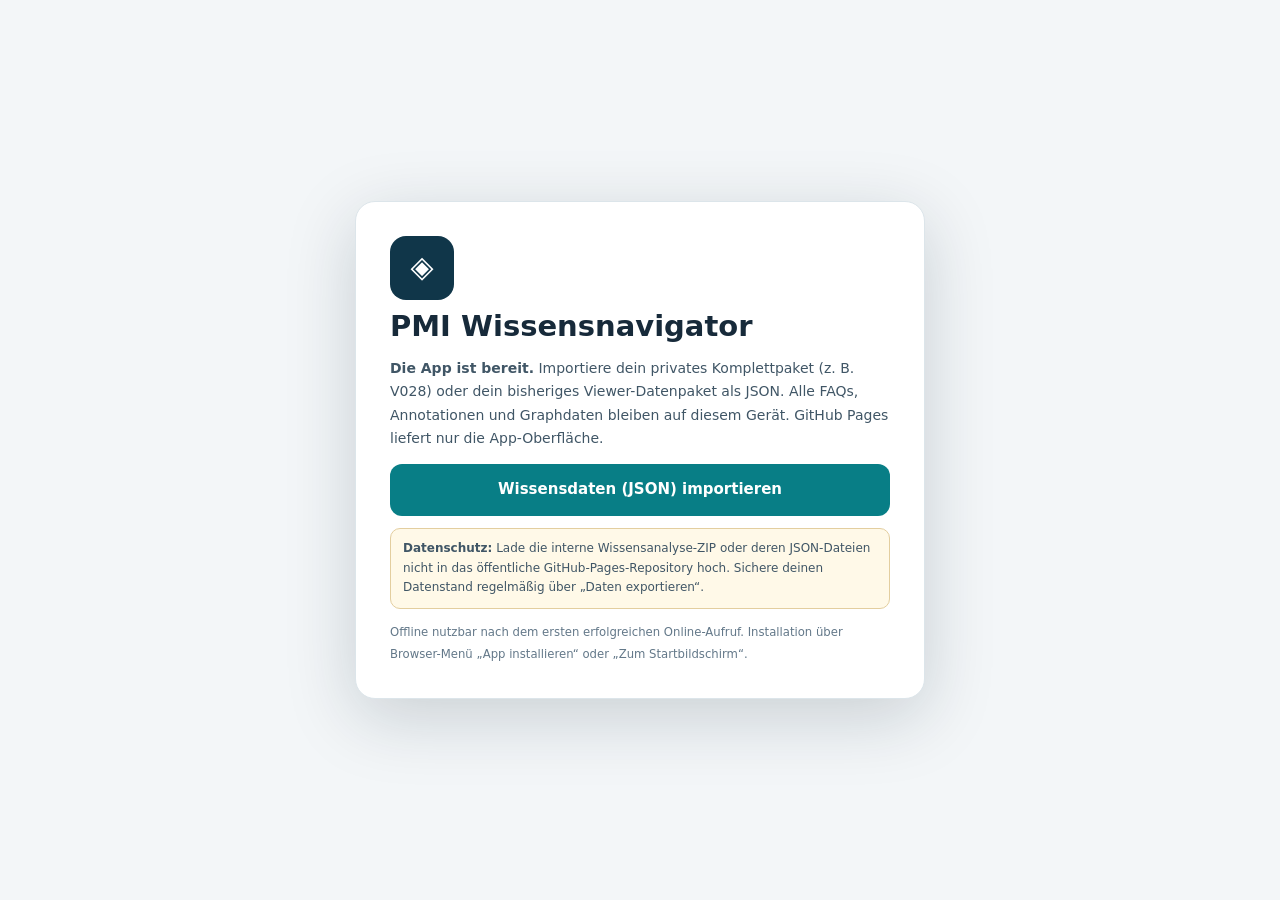
==== commit e42da07c: "Add files via upload" ====
--- a/index.html
+++ b/index.html
@@ -1,7 +1,7 @@
 <!doctype html>
-<html lang="de"><head><meta charset="utf-8"/><meta content="width=device-width,initial-scale=1" name="viewport"/><meta content="light" name="color-scheme"/><meta content="default-src 'none'; script-src 'self'; style-src 'self' 'unsafe-inline'; img-src 'self' data:; connect-src 'self'; font-src 'self' data:; manifest-src 'self'; worker-src 'self'; object-src 'none'; base-uri 'none'; form-action 'none'" http-equiv="Content-Security-Policy"/><title>PMI Wissensnavigator – PWA</title><meta name="app-build" content="pwa-flat-v027"/><link href="./viewer.css" rel="stylesheet"/><link href="./manifest.webmanifest" rel="manifest"/><link href="./icon-192.png" rel="apple-touch-icon"/><link href="./icon-192.png" rel="icon" type="image/png"/></head><body><section aria-label="Wissensdaten importieren" aria-modal="true" class="pwa-onboard" id="pwaWelcome" role="dialog"><div class="pwa-card"><div aria-hidden="true" class="pwa-appmark">◈</div><h1>PMI Wissensnavigator</h1><p><strong>Die App ist bereit.</strong> Importiere das private V027-Komplettpaket (oder dein bisheriges Viewer-Datenpaket) als JSON. Alle FAQs, Annotationen und Graphdaten bleiben auf diesem Gerät. GitHub Pages liefert nur die App-Oberfläche.</p><button class="pwa-main-btn" id="pwaWelcomeImport" type="button">Wissensdaten (JSON) importieren</button><p class="pwa-warn"><strong>Datenschutz:</strong> Lade die interne Wissensanalyse-ZIP oder deren JSON-Dateien nicht in das öffentliche GitHub-Pages-Repository hoch. Sichere deinen Datenstand regelmäßig über „Daten exportieren“.</p><small>Offline nutzbar nach dem ersten erfolgreichen Online-Aufruf. Installation über Browser-Menü „App installieren“ oder „Zum Startbildschirm“.</small></div></section><div class="shell"><header class="top"><div class="brand"><div aria-hidden="true" class="logo">◇</div><div><strong>PMI Wissensnavigator</strong><small>FAQ · Menüs · Prozesse · Graph</small></div></div><div class="header-meta"><span class="header-tag" id="schemaTag">Viewer V007</span><span class="header-tag" id="sourceTag">V005 Daten</span><span class="header-tag orange">Analyseentwurf · READ ONLY</span></div><details class="utility-menu"><summary aria-label="Werkzeuge öffnen">☰ <span>Menü</span></summary><div class="top-actions"><button class="btn darker" id="syncBtn" title="Editor-Rückexport prüfen und kontrolliert übernehmen">⇄ Editor synchronisieren</button><button class="btn darker" id="importBtn" title="Viewer-Datenpaket oder passende VV4-Annotations-Working-Source importieren">⇪ JSON importieren</button><button class="btn darker" id="exportBundle" title="Aktuellen geladenen Wissensstand als separate JSON herunterladen">⇩ Daten exportieren</button><button class="btn darker" id="exportWorkingSource" title="Reine VV4 Working Source herunterladen – Entwurf ohne Editor-Abnahme">⇩ VV4 Working Source</button><button class="btn darker" id="exportSyncAudit" title="Letzten Editor-Vergleich als JSON sichern">⇩ Sync-Prüfbericht</button><button class="btn darker" id="exportBackup" title="Viewer-Paket als Sicherheitskopie herunterladen">⇩ Backup</button><button class="btn darker" id="importExtensionBtn" title="Privates Menü-/Prozessregister lokal importieren">⇪ Menüs/Prozesse importieren</button><button class="btn darker" id="exportFullBackup" title="Wissensdaten inklusive Menü-/Prozessregistern sichern">⇩ Gesamtsicherung</button><button class="btn darker" id="exportAudit" title="Statischen Integritätsbericht herunterladen">⇩ Prüfnachweis</button><button class="btn darker" id="exportReview" title="Nur lokal vorgemerkte Prüfpunkte exportieren">Prüfpunkte ⇩</button><button class="btn darker" id="printBtn">Drucken</button><input accept=".json,application/json" class="hidden" id="fileImport" type="file"/><input accept=".json,application/json" class="hidden" id="syncImport" type="file"/><input accept=".json,application/json" class="hidden" id="fileExtension" type="file"/><small class="pwa-menu-note" id="pwaLocalStatus">Wissensdaten werden nur auf diesem Gerät gespeichert.</small><button class="pwa-sec-btn" hidden="" id="pwaInstall" type="button">App installieren</button><button class="pwa-sec-btn" id="pwaClearLocal" type="button">Lokale Wissensdaten löschen</button></div></details></header>
+<html lang="de"><head><meta charset="utf-8"/><meta content="width=device-width,initial-scale=1" name="viewport"/><meta content="light" name="color-scheme"/><meta content="default-src 'none'; script-src 'self'; style-src 'self' 'unsafe-inline'; img-src 'self' data:; connect-src 'self'; font-src 'self' data:; manifest-src 'self'; worker-src 'self'; object-src 'none'; base-uri 'none'; form-action 'none'" http-equiv="Content-Security-Policy"/><title>PMI Wissensnavigator – PWA</title><meta name="app-build" content="pwa-flat-v029"/><link href="./viewer.css?build=029" rel="stylesheet"/><link href="./manifest.webmanifest" rel="manifest"/><link href="./icon-192.png" rel="apple-touch-icon"/><link href="./icon-192.png" rel="icon" type="image/png"/></head><body><section aria-label="Wissensdaten importieren" aria-modal="true" class="pwa-onboard" id="pwaWelcome" role="dialog"><div class="pwa-card"><div aria-hidden="true" class="pwa-appmark">◈</div><h1>PMI Wissensnavigator</h1><p><strong>Die App ist bereit.</strong> Importiere dein privates Komplettpaket (z. B. V028) oder dein bisheriges Viewer-Datenpaket als JSON. Alle FAQs, Annotationen und Graphdaten bleiben auf diesem Gerät. GitHub Pages liefert nur die App-Oberfläche.</p><button class="pwa-main-btn" id="pwaWelcomeImport" type="button">Wissensdaten (JSON) importieren</button><p class="pwa-warn"><strong>Datenschutz:</strong> Lade die interne Wissensanalyse-ZIP oder deren JSON-Dateien nicht in das öffentliche GitHub-Pages-Repository hoch. Sichere deinen Datenstand regelmäßig über „Daten exportieren“.</p><small>Offline nutzbar nach dem ersten erfolgreichen Online-Aufruf. Installation über Browser-Menü „App installieren“ oder „Zum Startbildschirm“.</small></div></section><div class="shell"><header class="top"><div class="brand"><div aria-hidden="true" class="logo">◇</div><div><strong>PMI Wissensnavigator</strong><small>FAQ · Menüs · Prozesse · Graph</small><div class="version-line"><span id="appVersionBadge" class="version-app">App V029</span><span id="dataVersionBadge">FAQ – · Prozesse –</span></div></div></div><div class="header-meta"><span class="header-tag" id="schemaTag">App V029</span><span class="header-tag" id="sourceTag">Noch keine Wissensdaten</span><span class="header-tag orange">Analyseentwurf · READ ONLY</span></div><details class="utility-menu"><summary aria-label="Werkzeuge öffnen">☰ <span>Menü</span></summary><div class="top-actions"><button class="btn darker" id="syncBtn" title="Editor-Rückexport prüfen und kontrolliert übernehmen">⇄ Editor synchronisieren</button><button class="btn darker" id="importBtn" title="Viewer-Datenpaket oder passende VV4-Annotations-Working-Source importieren">⇪ JSON importieren</button><button class="btn darker" id="exportBundle" title="Aktuellen geladenen Wissensstand als separate JSON herunterladen">⇩ Daten exportieren</button><button class="btn darker" id="exportWorkingSource" title="Reine VV4 Working Source herunterladen – Entwurf ohne Editor-Abnahme">⇩ VV4 Working Source</button><button class="btn darker" id="exportSyncAudit" title="Letzten Editor-Vergleich als JSON sichern">⇩ Sync-Prüfbericht</button><button class="btn darker" id="exportBackup" title="Viewer-Paket als Sicherheitskopie herunterladen">⇩ Backup</button><button class="btn darker" id="importExtensionBtn" title="Privates Menü-/Prozessregister lokal importieren">⇪ Menüs/Prozesse importieren</button><button class="btn darker" id="exportFullBackup" title="Wissensdaten inklusive Menü-/Prozessregistern sichern">⇩ Gesamtsicherung</button><button class="btn darker" id="exportAudit" title="Statischen Integritätsbericht herunterladen">⇩ Prüfnachweis</button><button class="btn darker" id="exportReview" title="Nur lokal vorgemerkte Prüfpunkte exportieren">Prüfpunkte ⇩</button><button class="btn darker" id="printBtn">Drucken</button><input accept=".json,application/json" class="hidden" id="fileImport" type="file"/><input accept=".json,application/json" class="hidden" id="syncImport" type="file"/><input accept=".json,application/json" class="hidden" id="fileExtension" type="file"/><div class="pwa-version-panel"><strong>Versionsübersicht</strong><p id="versionDetail">App V029 · FAQ-Daten noch nicht geladen · Prozessdaten noch nicht geladen</p><p id="releaseStatus" role="status" aria-live="polite">Online-Version noch nicht geprüft</p><button type="button" class="btn darker" id="pwaCheckVersion">Online-Version prüfen</button><button type="button" class="btn darker" id="pwaUpdateNow" hidden>Update laden</button><small>App- und Datenversion sind unabhängig. Offline kann nicht geprüft werden, ob eine neuere App veröffentlicht wurde.</small></div><small class="pwa-menu-note" id="pwaLocalStatus">Wissensdaten werden nur auf diesem Gerät gespeichert.</small><button class="pwa-sec-btn" hidden="" id="pwaInstall" type="button">App installieren</button><button class="pwa-sec-btn" id="pwaClearLocal" type="button">Lokale Wissensdaten löschen</button></div></details></header>
 <div class="nav-wrap"><button class="nav-scroll nav-prev" type="button" aria-label="Vorherige Ansichten anzeigen" title="Navigationsleiste nach links">‹</button><nav aria-label="Hauptansichten, horizontal scrollbar" class="nav" id="mainNavigation"><button aria-label="FAQs" class="nav-btn active" data-view="faq" type="button"><span aria-hidden="true" class="nav-icon">▤</span><span class="nav-label">FAQs</span><span class="nav-count" id="navFaqCount">15</span></button><button aria-label="Objekte" class="nav-btn" data-view="objects" type="button"><span aria-hidden="true" class="nav-icon">▦</span><span class="nav-label">Objekte</span><span class="nav-count" id="navObjectsCount">60</span></button><button aria-label="Graph" class="nav-btn" data-view="graph" type="button"><span aria-hidden="true" class="nav-icon">◎</span><span class="nav-label">Graph</span><span class="nav-count" id="navGraphCount">118</span></button><button aria-label="Menüpunkte" class="nav-btn" data-view="menus" type="button"><span aria-hidden="true" class="nav-icon">☷</span><span class="nav-label">Menüs</span><span class="nav-count" id="navMenuCount">0</span></button><button aria-label="Teilprozesse" class="nav-btn" data-view="processes" type="button"><span aria-hidden="true" class="nav-icon">⇢</span><span class="nav-label">Prozesse</span><span class="nav-count" id="navProcessCount">0</span></button><button aria-label="Prüfung" class="nav-btn" data-view="quality" type="button"><span aria-hidden="true" class="nav-icon">◈</span><span class="nav-label">Prüfung</span></button><button aria-label="Quellen" class="nav-btn" data-view="sources" type="button"><span aria-hidden="true" class="nav-icon">▥</span><span class="nav-label">Quellen</span></button><div class="spacer"></div><span class="counter">Strg + K: Suche</span></nav><button class="nav-scroll nav-next" type="button" aria-label="Weitere Ansichten anzeigen" title="Navigationsleiste nach rechts">›</button></div>
 <main class="work"><aside aria-label="Suche und Treffer" class="pane left-pane"><div class="pane-header"><h2 id="leftTitle">FAQ-Katalog</h2><div class="sub" id="leftIntro">Fachfragen durchsuchen</div></div><div class="scroll"><div class="pad"><div class="searchrow"><input aria-label="Boolesche Suche" id="query" placeholder="Suche: Begriff#weiterer Begriff" spellcheck="false"/><button id="insertAnd" title="UND (#) einfügen" type="button">#</button><button id="insertOr" title="ODER (|) einfügen" type="button">|</button><button id="clearQuery" title="Schnellsuche löschen" type="button">×</button></div><div class="row end scope-actions"><span class="counter"># UND · | ODER · \# wörtlich</span><span class="counter" id="matchCount">15 / 15 Fragen</span></div><div class="field" id="menuFilters" hidden><label for="menuGroup">Menügruppe</label><select id="menuGroup"><option value="all">Alle Gruppen</option></select><p class="counter">Statische Katalogauswertung – keine Live-Rollenprüfung.</p></div><details class="filter-disclosure" id="faqFilterPanel"><summary>Filter, Suchbereich und Sortierung</summary><div class="field"><label for="scope">Suchbereich</label><select id="scope"><option value="all">Alle Inhalte</option><option value="title">Nur Fragen</option><option value="id">Nur FAQ-ID</option><option value="user">Einfach erklärt</option><option value="tech">Technik</option><option value="review">Prüfung</option><option value="source">Quellen</option><option value="object">Objekte</option></select></div><div class="row" style="margin-top:9px"><label style="font-size:12px"><input id="exact" type="checkbox"/> Technische Zeichen exakt vergleichen</label></div><div class="field"><label for="category">Themenbereich</label><select id="category"><option value="all">Alle Bereiche</option><option value="ST">SmartTable (ST)</option><option value="VV4">VV4</option><option value="CFG">Konfiguration (CFG)</option><option value="GOV">Governance (GOV)</option></select></div><div class="field"><label for="proof">Prüfstatus</label><select id="proof"><option value="all">Alle Prüfstände</option><option value="openbrowser">Browser-Nachweis offen</option><option value="opensql">SQL-Live-Nachweis offen</option><option value="openeditor">Editor-Import offen</option><option value="unclassified">PMI-Qualität nicht klassifiziert</option><option value="reviewed">Durch Nutzer freigegeben</option></select></div><div class="field"><label for="sort">Sortierung</label><select id="sort"><option value="id">FAQ-Kennung</option><option value="title">Fragetitel</option><option value="category">Kategorie</option></select></div><div class="filterline"><div class="row end"><span class="filter-title">Erweiterte Bedingungen</span><button class="btn tiny" id="addCondition" type="button">+ Bedingung</button></div><div class="field" style="margin-top:8px"><label for="advancedJoin">Verknüpfung</label><select id="advancedJoin"><option value="all">Alle Bedingungen (UND)</option><option value="any">Eine Bedingung (ODER)</option></select></div><div id="advancedRows"></div><button class="btn" id="resetAll" style="width:100%" type="button">Alle Filter zurücksetzen</button></div><div class="notice">Keine Produktivverbindung. PMI-Abdeckung noch nicht benotet.</div><div class="error hidden" id="importError"></div></details></div><div class="result-list" id="resultList"></div></div></aside>
 <section aria-label="Wissensinhalt" class="pane mid-pane" id="detail"><div class="empty">Wissensdaten werden geöffnet …</div></section>
 <aside aria-label="Quellen und Kontext" class="pane right-pane"><div class="pane-header"><h2>Kontext &amp; Nachweise</h2><div class="sub">Quellen, Objekte, Prüfgrenzen</div></div><div class="scroll pad" id="asideBody"></div></aside></main><footer class="statusbar"><span id="statusInfo">Wissensdaten werden geprüft …</span><span id="statusResult"></span><span id="loadedFile" style="margin-left:auto">Eingebetteter Wissensstand</span><span>Offline · nur lesend · nicht zur Drittweitergabe freigegeben</span></footer></div>
-<dialog aria-labelledby="syncTitle" aria-modal="true" class="sync-dialog" id="syncDialog"><div class="sync-head"><h2 id="syncTitle">Editor-Rückexport prüfen</h2><small>Vergleich vor der Übernahme · keine automatische Änderung</small></div><div class="sync-body"><p class="sync-file" id="syncImportName"></p><div id="syncResult"></div></div><div class="sync-actions"><label><input id="syncApprove" type="checkbox"/><span id="syncApproveLabel">Ich möchte diese geprüfte Rückexport-Datei übernehmen.</span></label><button class="btn" id="syncExportReport" type="button">Prüfbericht speichern</button><button class="btn" id="syncCancel" type="button">Abbrechen</button><button class="btn primary" disabled="" id="syncApply" type="button">Geprüfte Daten übernehmen</button></div></dialog><div class="error hidden" id="criticalError" style="position:fixed;top:75px;right:15px;z-index:1000"></div><div aria-live="polite" class="toast hidden" id="toast" role="status"></div><script defer="True" src="./vis-network.min.js"></script><script defer="True" src="./sync-core.js"></script><script defer="True" src="./viewer.js"></script></body></html>+<dialog aria-labelledby="syncTitle" aria-modal="true" class="sync-dialog" id="syncDialog"><div class="sync-head"><h2 id="syncTitle">Editor-Rückexport prüfen</h2><small>Vergleich vor der Übernahme · keine automatische Änderung</small></div><div class="sync-body"><p class="sync-file" id="syncImportName"></p><div id="syncResult"></div></div><div class="sync-actions"><label><input id="syncApprove" type="checkbox"/><span id="syncApproveLabel">Ich möchte diese geprüfte Rückexport-Datei übernehmen.</span></label><button class="btn" id="syncExportReport" type="button">Prüfbericht speichern</button><button class="btn" id="syncCancel" type="button">Abbrechen</button><button class="btn primary" disabled="" id="syncApply" type="button">Geprüfte Daten übernehmen</button></div></dialog><div class="error hidden" id="criticalError" style="position:fixed;top:75px;right:15px;z-index:1000"></div><div aria-live="polite" class="toast hidden" id="toast" role="status"></div><script defer="True" src="./vis-network.min.js?build=029"></script><script defer="True" src="./sync-core.js?build=029"></script><script defer="True" src="./viewer.js?build=029"></script></body></html>
--- a/viewer.css
+++ b/viewer.css
@@ -166,3 +166,17 @@
 .decision-inspector .decision-note{font-size:11px;color:#5e7782}.decision-path{margin:8px 0;background:white;border:1px solid #d6e5e4;border-radius:9px;padding:8px 10px}
 .decision-path b{color:#275c5d}.decision-path button{margin-top:6px;min-height:36px;white-space:normal}
 @media(max-width:719px){.decision-inspector{max-height:42%;padding:10px;line-height:1.45}.decision-path{padding:9px}.graph-field#graphDecisionField{min-width:calc(100% - 8px)}}
+
+/* V029: getrennte, immer sichtbare App- und Datenversion. */
+.version-line{display:flex;align-items:center;gap:7px;flex-wrap:wrap;margin-top:3px;font-size:11px;color:#c6e0e5;line-height:1.35}
+.version-app{display:inline-flex;align-items:center;background:#157b81;color:#fff;font-weight:800;border:1px solid #4ca4a7;border-radius:6px;padding:2px 7px;white-space:nowrap}
+#dataVersionBadge{color:#d9e5eb;font-size:11px}
+.pwa-version-panel{margin:12px 0 7px;border:1px solid #5f7c8b;border-radius:9px;background:#173a4c;padding:10px;color:#f1fafb;font-size:12px;line-height:1.5}
+.pwa-version-panel strong{display:block;margin-bottom:5px}.pwa-version-panel p{margin:4px 0;color:#deebed;overflow-wrap:anywhere}.pwa-version-panel small{display:block;margin-top:7px;color:#a9c7d1;font-size:11px}
+.pwa-version-panel .btn{font-size:12px;min-height:40px;padding:8px;margin:5px 5px 0 0;border:1px solid #6e9aa4}
+#releaseStatus[data-state="newer"]{color:#ffe8b5;font-weight:750}#releaseStatus[data-state="current"]{color:#a9edcb}
+.semantic-legend{display:flex;gap:9px;flex-wrap:wrap;align-items:center;background:#f7fafb;padding:7px 11px;border-bottom:1px solid #d9e6e9;font-size:11px;color:#405b66}
+.semantic-legend[hidden]{display:none!important}.semantic-legend span{display:flex;align-items:center;gap:5px;white-space:nowrap}.semantic-legend i{display:inline-block;width:11px;height:11px;border:1px solid #aaa;border-radius:3px}
+.semantic-legend .sem-gate{background:#fff1d9;border-color:#c48b3a}.semantic-legend .sem-axis{background:#dff1fc;border-color:#488fb4}.semantic-legend .sem-choice{background:#e1f5ec;border-color:#419477}.semantic-legend .sem-priority{background:#efebfc;border-color:#8a73c1}
+.semantic-legend small{flex-basis:100%;color:#58727e;font-size:10px}
+@media(max-width:719px){.brand{align-items:flex-start}.brand .version-line{font-size:10px;gap:4px}#dataVersionBadge{font-size:10px}.semantic-legend{gap:6px;padding:6px 9px;font-size:10px}.semantic-legend i{width:10px;height:10px}}
